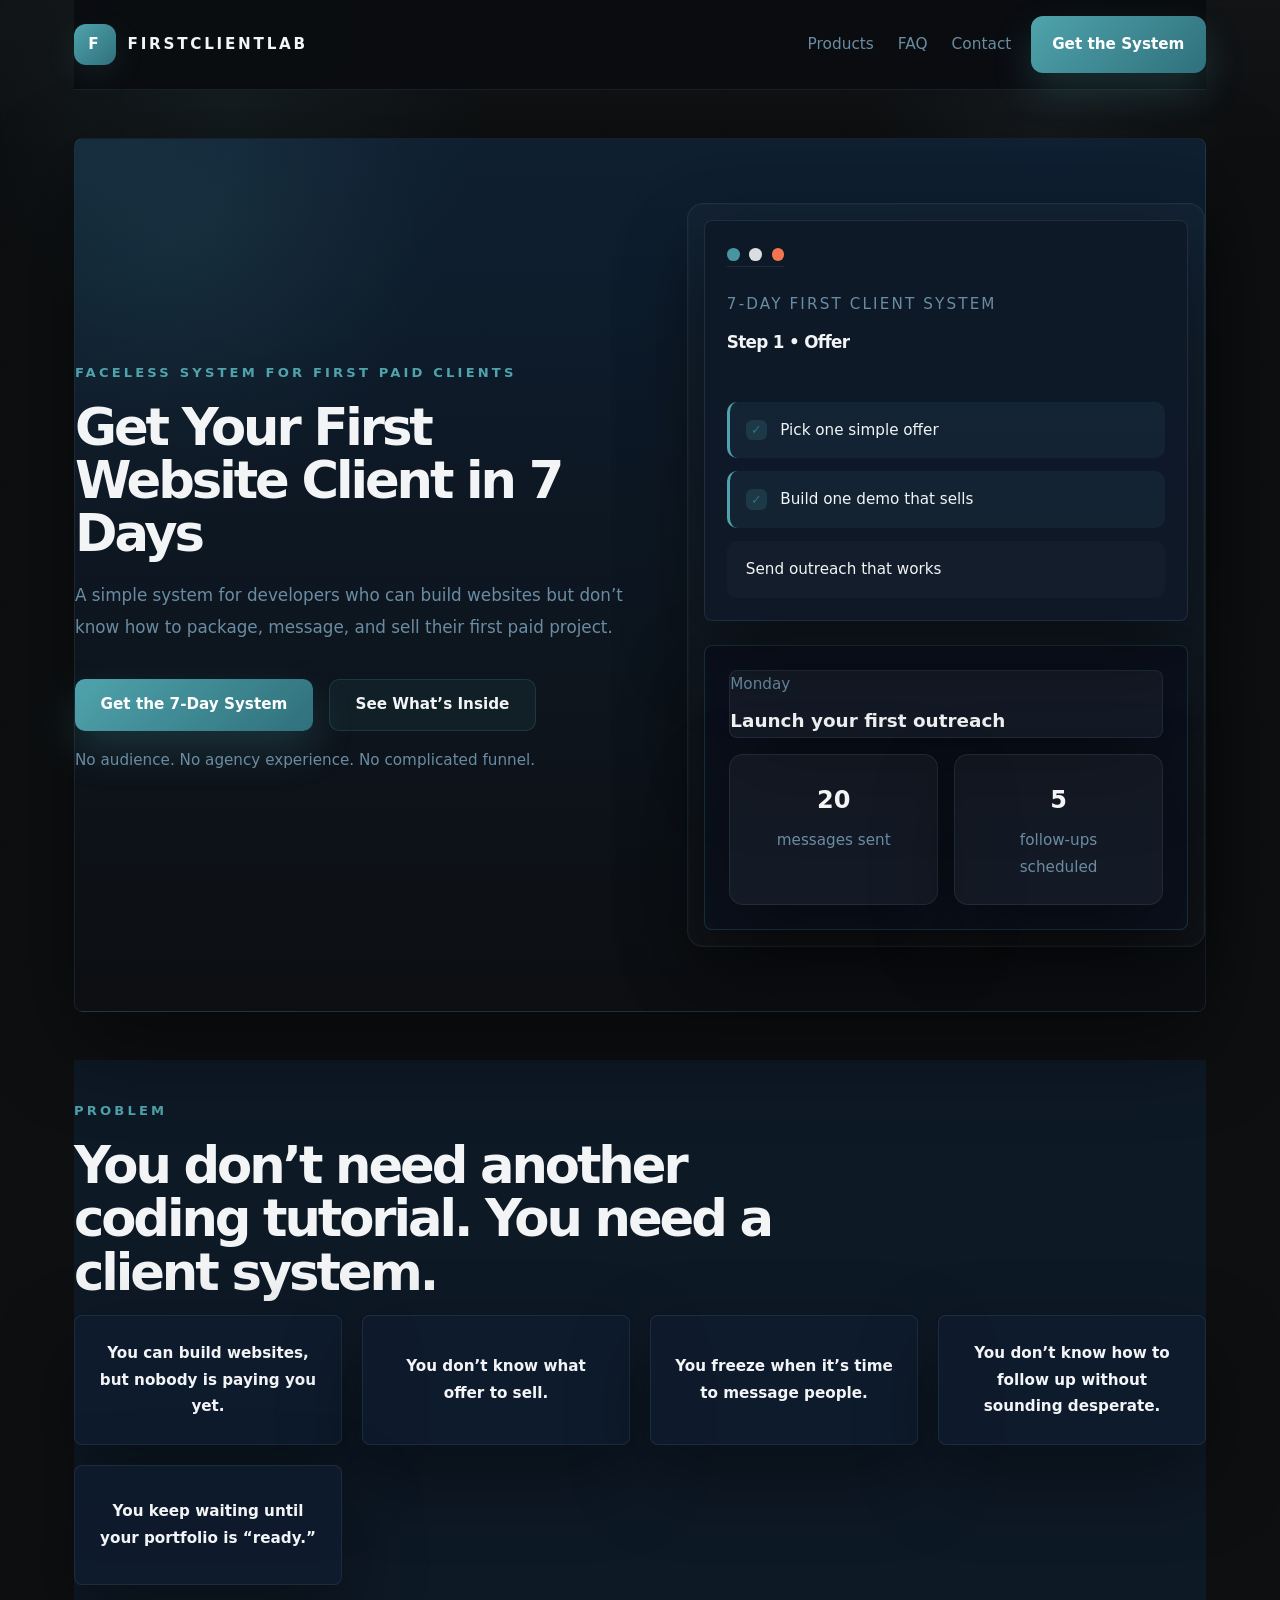
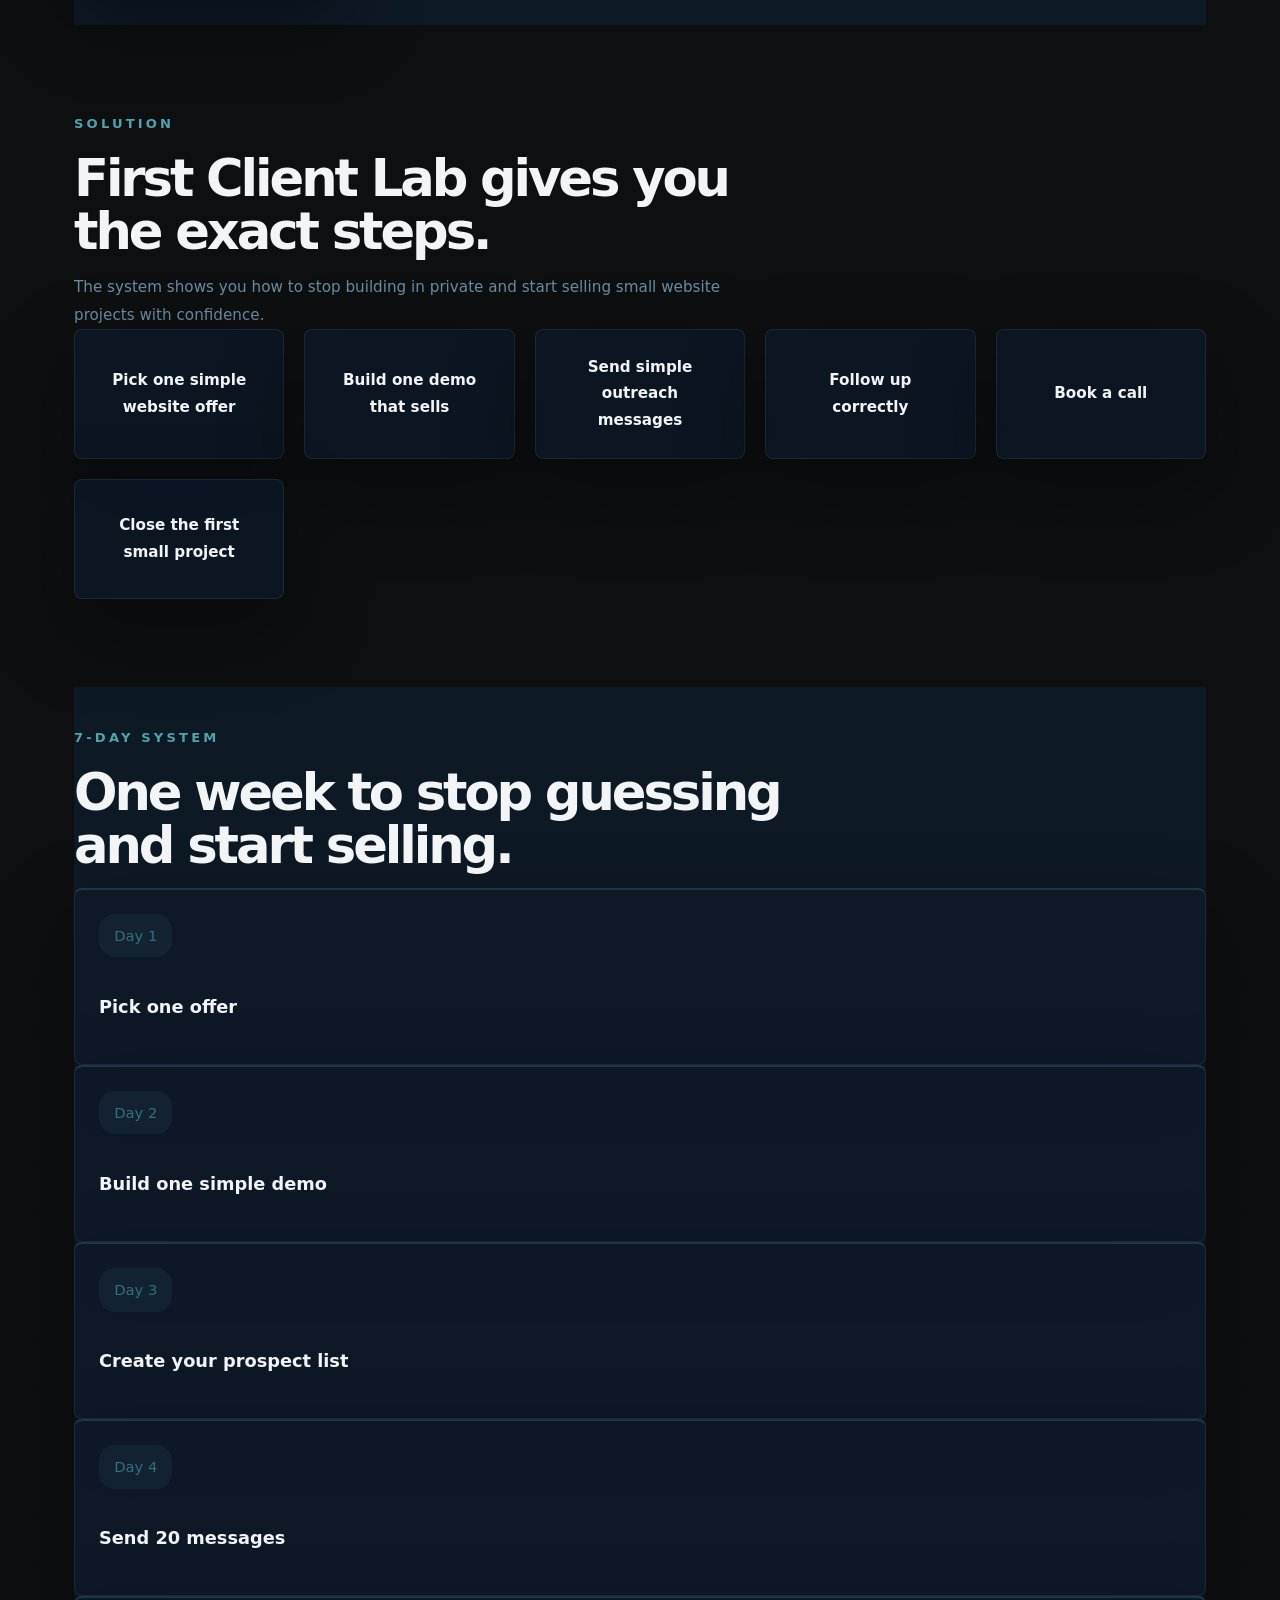
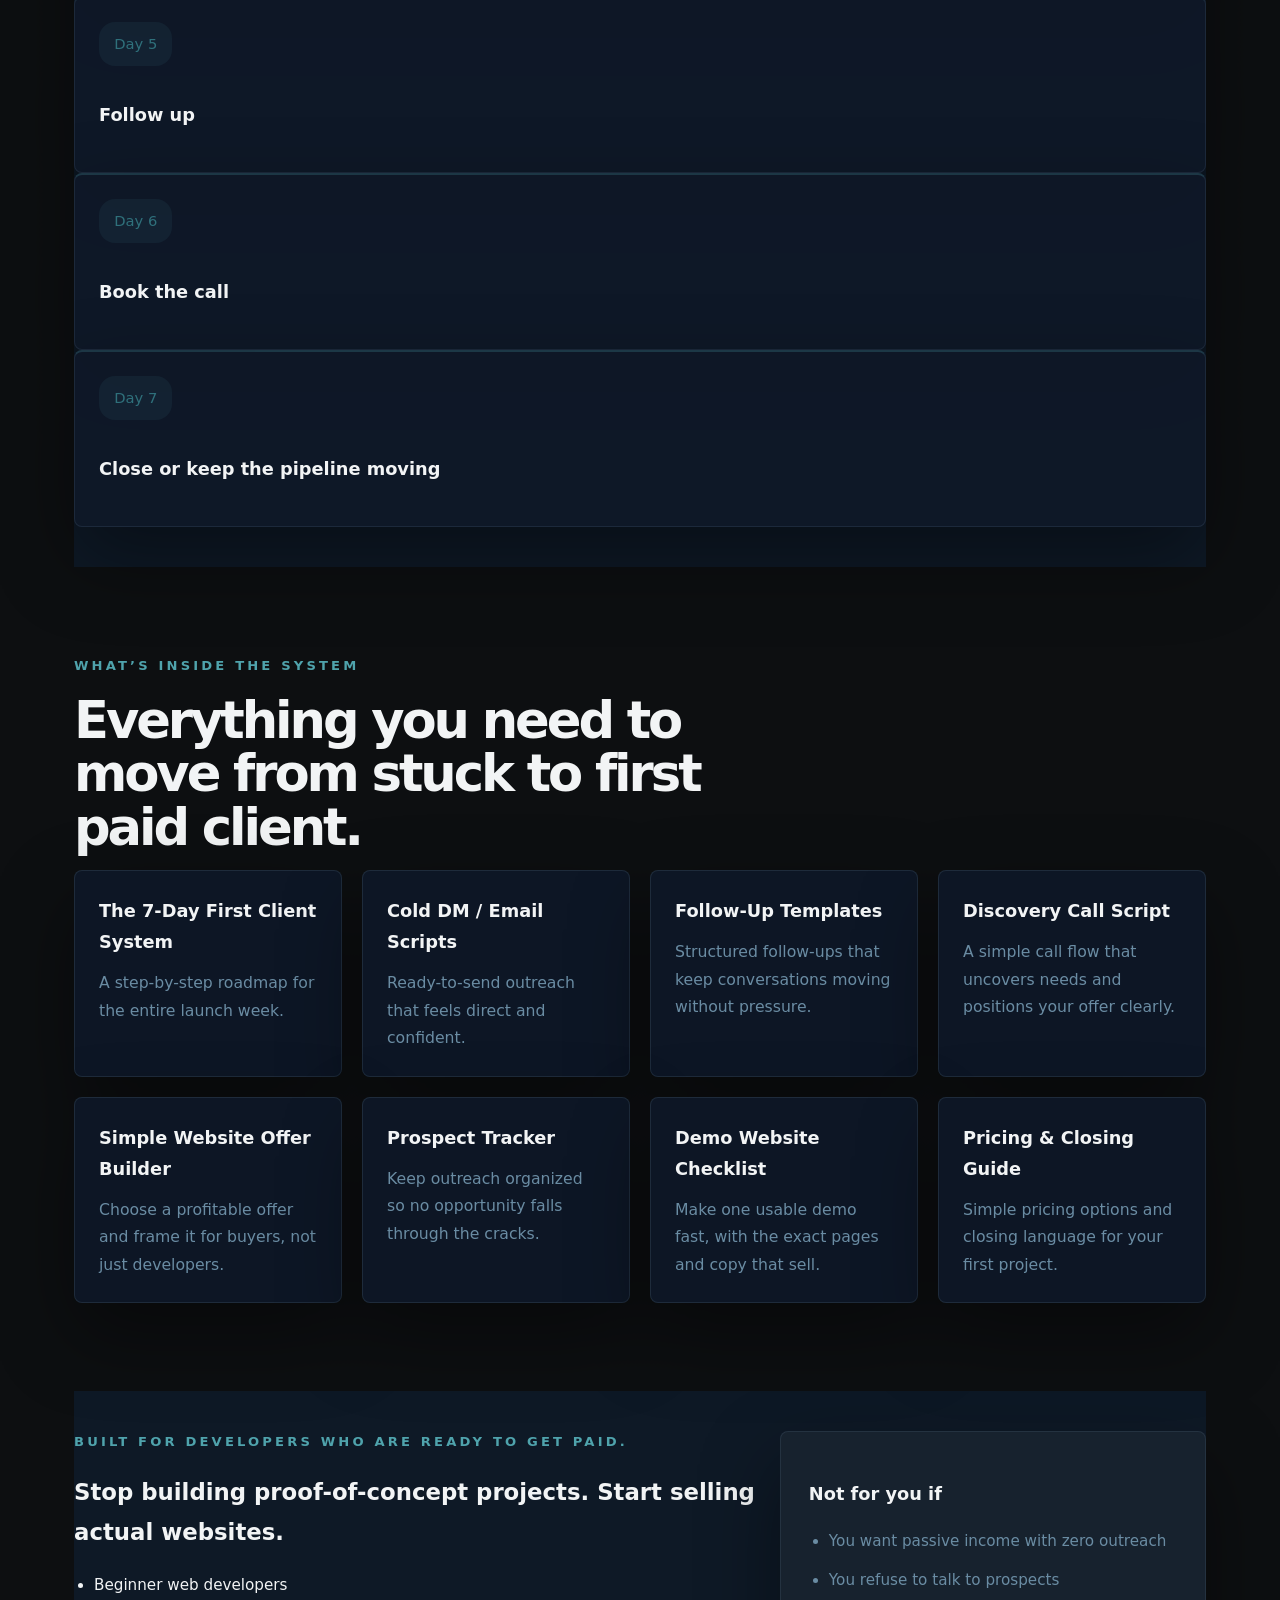
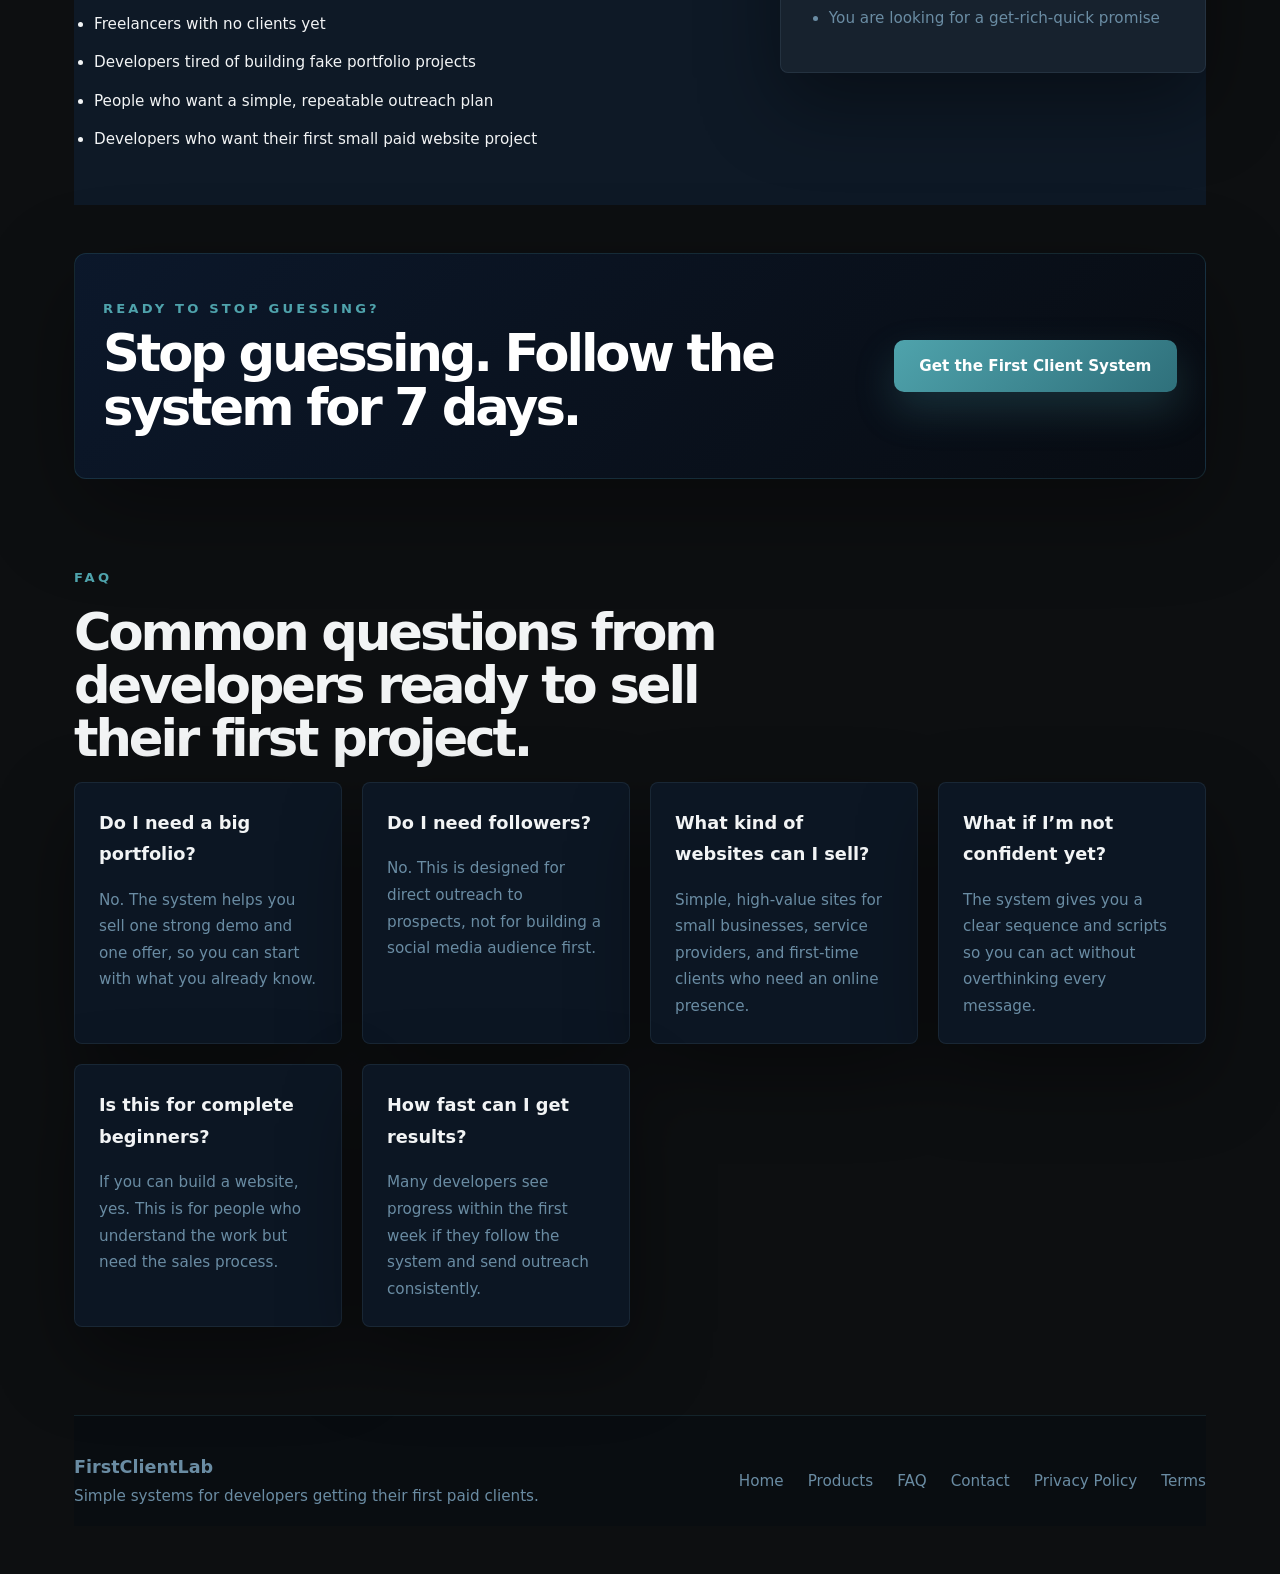
==== Website/index.html @ 5afe94e1 "Initial commit for FirstClientLab site" ====
<!DOCTYPE html>
<html lang="en">
  <head>
    <meta charset="UTF-8" />
    <meta name="viewport" content="width=device-width, initial-scale=1.0" />
    <title>FirstClientLab | Get Your First Website Client in 7 Days</title>
    <meta
      name="description"
      content="FirstClientLab helps developers package, message, and sell their first paid website project with a simple 7-day system." />
    <meta property="og:title" content="FirstClientLab | Get Your First Website Client in 7 Days" />
    <meta
      property="og:description"
      content="A simple system for developers who can build websites but don’t know how to package, message, and sell their first paid project." />
    <meta property="og:type" content="website" />
    <link rel="icon" href="favicon.ico" />
    <link rel="stylesheet" href="styles.css" />
  </head>
  <body>
    <div class="page-shell">
      <header class="site-navbar">
        <div class="site-brand">
          <span class="brand-mark">F</span>
          <span>FirstClientLab</span>
        </div>
        <button class="nav-toggle" aria-expanded="false" aria-label="Open navigation" type="button">
          ☰
        </button>
        <nav class="nav-links" aria-label="Primary navigation">
          <a href="#products">Products</a>
          <a href="#faq">FAQ</a>
          <a href="#contact">Contact</a>
          <a class="nav-cta" href="#products">Get the System</a>
        </nav>
      </header>

      <main>
        <section class="hero-section" id="home">
          <div class="hero-copy">
            <p class="eyebrow">Faceless system for first paid clients</p>
            <h1>Get Your First Website Client in 7 Days</h1>
            <p class="hero-text">
              A simple system for developers who can build websites but don’t know how to package,
              message, and sell their first paid project.
            </p>
            <div class="hero-actions">
              <a class="btn btn-primary" href="#products">Get the 7-Day System</a>
              <a class="btn btn-secondary" href="#products">See What’s Inside</a>
            </div>
            <p class="hero-trust">No audience. No agency experience. No complicated funnel.</p>
          </div>

          <div class="hero-visual" aria-hidden="true">
            <div class="visual-card visual-card-large">
              <div class="visual-card-header">
                <span class="dot green"></span>
                <span class="dot yellow"></span>
                <span class="dot red"></span>
              </div>
              <div class="visual-card-body">
                <div class="visual-status">
                  <span>7-Day First Client System</span>
                  <strong>Step 1 • Offer</strong>
                </div>
                <div class="visual-list">
                  <div class="visual-list-item checked">
                    <span>Pick one simple offer</span>
                  </div>
                  <div class="visual-list-item checked">
                    <span>Build one demo that sells</span>
                  </div>
                  <div class="visual-list-item">
                    <span>Send outreach that works</span>
                  </div>
                </div>
              </div>
            </div>
            <div class="visual-panel">
              <div class="panel-heading">
                <span>Monday</span>
                <strong>Launch your first outreach</strong>
              </div>
              <div class="panel-grid">
                <div class="panel-item">
                  <strong>20</strong>
                  <span>messages sent</span>
                </div>
                <div class="panel-item">
                  <strong>5</strong>
                  <span>follow-ups scheduled</span>
                </div>
              </div>
            </div>
          </div>
        </section>

        <section class="section section-alt" id="problem">
          <div class="section-intro">
            <p class="eyebrow">Problem</p>
            <h2>You don’t need another coding tutorial. You need a client system.</h2>
          </div>
          <div class="grid cards-grid">
            <article class="feature-card">You can build websites, but nobody is paying you yet.</article>
            <article class="feature-card">You don’t know what offer to sell.</article>
            <article class="feature-card">You freeze when it’s time to message people.</article>
            <article class="feature-card">You don’t know how to follow up without sounding desperate.</article>
            <article class="feature-card">You keep waiting until your portfolio is “ready.”</article>
          </div>
        </section>

        <section class="section" id="solution">
          <div class="section-intro">
            <p class="eyebrow">Solution</p>
            <h2>First Client Lab gives you the exact steps.</h2>
            <p class="section-copy">
              The system shows you how to stop building in private and start selling small website projects
              with confidence.
            </p>
          </div>
          <div class="grid benefits-grid">
            <div class="benefit-card">
              <strong>Pick one simple website offer</strong>
            </div>
            <div class="benefit-card">
              <strong>Build one demo that sells</strong>
            </div>
            <div class="benefit-card">
              <strong>Send simple outreach messages</strong>
            </div>
            <div class="benefit-card">
              <strong>Follow up correctly</strong>
            </div>
            <div class="benefit-card">
              <strong>Book a call</strong>
            </div>
            <div class="benefit-card">
              <strong>Close the first small project</strong>
            </div>
          </div>
        </section>

        <section class="section section-alt" id="plan">
          <div class="section-intro">
            <p class="eyebrow">7-Day System</p>
            <h2>One week to stop guessing and start selling.</h2>
          </div>
          <div class="timeline-grid">
            <article class="timeline-card">
              <span class="timeline-day">Day 1</span>
              <h3>Pick one offer</h3>
            </article>
            <article class="timeline-card">
              <span class="timeline-day">Day 2</span>
              <h3>Build one simple demo</h3>
            </article>
            <article class="timeline-card">
              <span class="timeline-day">Day 3</span>
              <h3>Create your prospect list</h3>
            </article>
            <article class="timeline-card">
              <span class="timeline-day">Day 4</span>
              <h3>Send 20 messages</h3>
            </article>
            <article class="timeline-card">
              <span class="timeline-day">Day 5</span>
              <h3>Follow up</h3>
            </article>
            <article class="timeline-card">
              <span class="timeline-day">Day 6</span>
              <h3>Book the call</h3>
            </article>
            <article class="timeline-card">
              <span class="timeline-day">Day 7</span>
              <h3>Close or keep the pipeline moving</h3>
            </article>
          </div>
        </section>

        <section class="section" id="products">
          <div class="section-intro">
            <p class="eyebrow">What’s inside the system</p>
            <h2>Everything you need to move from stuck to first paid client.</h2>
          </div>
          <div class="grid product-grid">
            <article class="product-card">
              <h3>The 7-Day First Client System</h3>
              <p>A step-by-step roadmap for the entire launch week.</p>
            </article>
            <article class="product-card">
              <h3>Cold DM / Email Scripts</h3>
              <p>Ready-to-send outreach that feels direct and confident.</p>
            </article>
            <article class="product-card">
              <h3>Follow-Up Templates</h3>
              <p>Structured follow-ups that keep conversations moving without pressure.</p>
            </article>
            <article class="product-card">
              <h3>Discovery Call Script</h3>
              <p>A simple call flow that uncovers needs and positions your offer clearly.</p>
            </article>
            <article class="product-card">
              <h3>Simple Website Offer Builder</h3>
              <p>Choose a profitable offer and frame it for buyers, not just developers.</p>
            </article>
            <article class="product-card">
              <h3>Prospect Tracker</h3>
              <p>Keep outreach organized so no opportunity falls through the cracks.</p>
            </article>
            <article class="product-card">
              <h3>Demo Website Checklist</h3>
              <p>Make one usable demo fast, with the exact pages and copy that sell.</p>
            </article>
            <article class="product-card">
              <h3>Pricing & Closing Guide</h3>
              <p>Simple pricing options and closing language for your first project.</p>
            </article>
          </div>
        </section>

        <section class="section section-alt" id="audience">
          <div class="audience-grid">
            <div>
              <p class="eyebrow">Built for developers who are ready to get paid.</p>
              <h2>Stop building proof-of-concept projects. Start selling actual websites.</h2>
              <ul class="list-bullets">
                <li>Beginner web developers</li>
                <li>Freelancers with no clients yet</li>
                <li>Developers tired of building fake portfolio projects</li>
                <li>People who want a simple, repeatable outreach plan</li>
                <li>Developers who want their first small paid website project</li>
              </ul>
            </div>
            <div class="audience-card">
              <h3>Not for you if</h3>
              <ul class="list-muted">
                <li>You want passive income with zero outreach</li>
                <li>You refuse to talk to prospects</li>
                <li>You are looking for a get-rich-quick promise</li>
              </ul>
            </div>
          </div>
        </section>

        <section class="cta-banner" id="buy">
          <div>
            <p class="eyebrow">Ready to stop guessing?</p>
            <h2>Stop guessing. Follow the system for 7 days.</h2>
          </div>
          <a class="btn btn-primary btn-large" href="#products">Get the First Client System</a>
        </section>

        <section class="section" id="faq">
          <div class="section-intro">
            <p class="eyebrow">FAQ</p>
            <h2>Common questions from developers ready to sell their first project.</h2>
          </div>
          <div class="grid faq-grid">
            <article class="faq-card">
              <h3>Do I need a big portfolio?</h3>
              <p>No. The system helps you sell one strong demo and one offer, so you can start with what you already know.</p>
            </article>
            <article class="faq-card">
              <h3>Do I need followers?</h3>
              <p>No. This is designed for direct outreach to prospects, not for building a social media audience first.</p>
            </article>
            <article class="faq-card">
              <h3>What kind of websites can I sell?</h3>
              <p>Simple, high-value sites for small businesses, service providers, and first-time clients who need an online presence.</p>
            </article>
            <article class="faq-card">
              <h3>What if I’m not confident yet?</h3>
              <p>The system gives you a clear sequence and scripts so you can act without overthinking every message.</p>
            </article>
            <article class="faq-card">
              <h3>Is this for complete beginners?</h3>
              <p>If you can build a website, yes. This is for people who understand the work but need the sales process.</p>
            </article>
            <article class="faq-card">
              <h3>How fast can I get results?</h3>
              <p>Many developers see progress within the first week if they follow the system and send outreach consistently.</p>
            </article>
          </div>
        </section>
      </main>

      <footer class="site-footer" id="contact">
        <div>
          <p class="footer-brand">FirstClientLab</p>
          <p>Simple systems for developers getting their first paid clients.</p>
        </div>
        <div class="footer-links">
          <a href="#home">Home</a>
          <a href="#products">Products</a>
          <a href="#faq">FAQ</a>
          <a href="#contact">Contact</a>
          <a href="#">Privacy Policy</a>
          <a href="#">Terms</a>
        </div>
      </footer>
    </div>
    <script>
      const navToggle = document.querySelector('.nav-toggle');
      const siteNavbar = document.querySelector('.site-navbar');
      navToggle?.addEventListener('click', () => {
        const isOpen = siteNavbar.classList.toggle('nav-open');
        navToggle.setAttribute('aria-expanded', String(isOpen));
        navToggle.setAttribute('aria-label', isOpen ? 'Close navigation' : 'Open navigation');
      });
    </script>
  </body>
</html>
---- Website/styles.css ----
:root {
  color-scheme: dark;
  color: var(--text);
  font-family: Inter, ui-sans-serif, system-ui, -apple-system, BlinkMacSystemFont, "Segoe UI", sans-serif;
  font-synthesis: none;
  text-rendering: optimizeLegibility;
  -webkit-font-smoothing: antialiased;
  -moz-osx-font-smoothing: grayscale;

  --bg: #0D0F11;
  --surface: #0F2A45;
  --surface-strong: #08101A;
  --surface-muted: #121C2C;
  --border: rgba(106, 140, 163, 0.18);
  --text: #F2F4F5;
  --text-muted: #6A8CA3;
  --heading: #F2F4F5;
  --accent: #4FA3AC;
  --accent-dark: #2F707B;
  --accent-soft: rgba(79, 163, 172, 0.18);
  --accent-bg: rgba(79, 163, 172, 0.08);
  --accent-shadow: rgba(79, 163, 172, 0.22);
  --warning: #c49c4b;
  --shadow: 0 32px 80px rgba(0, 0, 0, 0.4);
  --radius: 10px;
  --radius-sm: 8px;
  --max-width: 1180px;
  --gap: 1.5rem;
}

@keyframes pulse-glow {
  0%, 100% {
    transform: translateY(0);
    box-shadow: 0 18px 38px rgba(79, 163, 172, 0.24);
  }

  50% {
    transform: translateY(-1px);
    box-shadow: 0 22px 46px rgba(79, 163, 172, 0.32);
  }
}

@media (prefers-reduced-motion: reduce) {
  .btn-primary,
  .nav-cta {
    animation: none;
    transition-duration: 120ms;
  }
}

* {
  box-sizing: border-box;
}

html {
  scroll-behavior: smooth;
}

body {
  margin: 0;
  min-height: 100vh;
  overflow-x: hidden;
  background: radial-gradient(circle at 18% 12%, rgba(79, 163, 172, 0.08), transparent 20%),
    radial-gradient(circle at 82% 15%, rgba(106, 140, 163, 0.08), transparent 14%),
    linear-gradient(180deg, rgba(255, 255, 255, 0.02), transparent 18%),
    var(--bg);
  color: var(--text);
  font-size: clamp(0.95rem, 1vw, 1rem);
  line-height: 1.75;
  background-attachment: fixed;
  position: relative;
}

body::before {
  content: "";
  position: fixed;
  inset: 0;
  background-image: linear-gradient(rgba(106, 140, 163, 0.08) 1px, transparent 1px),
    linear-gradient(90deg, rgba(106, 140, 163, 0.08) 1px, transparent 1px);
  background-size: 120px 120px;
  opacity: 0.06;
  pointer-events: none;
  z-index: 0;
}

.page-shell {
  max-width: var(--max-width);
  margin: 0 auto;
  padding: 0 1.5rem 3rem;
  position: relative;
  z-index: 1;
}

img {
  max-width: 100%;
  display: block;
}

a {
  color: inherit;
  text-decoration: none;
}

button,
input,
textarea,
a {
  transition: all 180ms ease;
}

.page-shell {
  max-width: var(--max-width);
  margin: 0 auto;
  padding: 0 1.5rem 3rem;
}

.site-navbar {
  position: sticky;
  top: 0;
  z-index: 30;
  display: flex;
  justify-content: space-between;
  align-items: center;
  gap: 1rem;
  padding: 1rem 0;
  background: rgba(11, 13, 16, 0.96);
  border-bottom: 1px solid rgba(106, 140, 163, 0.16);
  backdrop-filter: blur(24px);
}

.site-brand {
  display: inline-flex;
  align-items: center;
  gap: 0.75rem;
  font-weight: 700;
  letter-spacing: 0.18em;
  color: var(--text);
  font-size: 0.95rem;
  text-transform: uppercase;
}

.brand-mark {
  display: grid;
  place-items: center;
  width: 2.6rem;
  height: 2.6rem;
  border-radius: 0.75rem;
  background: linear-gradient(135deg, var(--accent), var(--accent-dark));
  color: #fff;
  box-shadow: 0 10px 30px rgba(79, 163, 172, 0.12);
}

.nav-links {
  display: flex;
  flex-wrap: wrap;
  align-items: center;
  gap: 0.9rem;
}

.nav-links a:not(.nav-cta) {
  color: var(--text-muted);
  font-size: 0.96rem;
  padding: 0.45rem 0.3rem;
  border-radius: 0.75rem;
  transition: color 180ms ease, background 180ms ease, transform 180ms ease;
}

.nav-links a:not(.nav-cta):hover {
  color: var(--text);
  background: rgba(255, 255, 255, 0.06);
  transform: translateY(-1px);
}

.nav-toggle {
  display: none;
  align-items: center;
  justify-content: center;
  width: 2.8rem;
  height: 2.8rem;
  border: 1px solid rgba(79, 163, 172, 0.18);
  border-radius: 0.85rem;
  background: rgba(255, 255, 255, 0.05);
  color: var(--text);
  font-size: 1.1rem;
  cursor: pointer;
  transition: background 180ms ease, transform 180ms ease, border-color 180ms ease;
}

.nav-toggle:hover {
  background: rgba(79, 163, 172, 0.08);
  transform: translateY(-1px);
}

.nav-cta {
  display: inline-flex;
  align-items: center;
  justify-content: center;
  padding: 0.95rem 1.35rem;
  border-radius: 12px;
  background: linear-gradient(135deg, var(--accent), var(--accent-dark));
  color: #fff;
  font-weight: 600;
  box-shadow: 0 18px 38px rgba(79, 163, 172, 0.22);
}

.hero-section,
.section,
.cta-banner,
.site-footer {
  margin-top: 3rem;
}

.hero-section {
  display: grid;
  gap: 2.5rem;
  padding: 4rem 0;
  background: radial-gradient(circle at top left, rgba(79, 163, 172, 0.08), transparent 28%),
    linear-gradient(180deg, rgba(15, 33, 52, 0.92), rgba(13, 15, 18, 0.98));
  border: 1px solid rgba(106, 140, 163, 0.14);
  border-radius: calc(var(--radius) * 0.85);
  box-shadow: 0 32px 90px rgba(0, 0, 0, 0.45);
  position: relative;
}

.hero-section::before {
  content: "";
  position: absolute;
  inset: 0;
  border-radius: calc(var(--radius) * 0.85);
  background: radial-gradient(circle at 10% 10%, rgba(79, 163, 172, 0.08), transparent 18%);
  pointer-events: none;
}

.hero-copy {
  max-width: 720px;
  position: relative;
  z-index: 1;
}

.eyebrow {
  margin: 0;
  color: var(--accent);
  font-size: 0.82rem;
  font-weight: 700;
  letter-spacing: 0.24em;
  text-transform: uppercase;
}

.hero-section h1,
.section-intro h2,
.cta-banner h2 {
  margin: 1rem 0 1rem;
  font-size: clamp(2.8rem, 4vw, 4rem);
  line-height: 1.04;
  letter-spacing: -0.06em;
  color: var(--heading);
}

.hero-text,
.section-copy,
.site-footer p,
.faq-card p,
.benefit-card,
.product-card p {
  margin: 0;
}

.hero-text {
  margin-top: 1.25rem;
  font-size: 1.05rem;
  color: var(--text-muted);
  max-width: 560px;
  line-height: 1.85;
}

.hero-actions {
  display: flex;
  flex-wrap: wrap;
  gap: 1rem;
  margin: 2.25rem 0 1rem;
}

.btn {
  display: inline-flex;
  align-items: center;
  justify-content: center;
  min-height: 52px;
  padding: 0 1.6rem;
  border-radius: 10px;
  font-weight: 700;
  text-decoration: none;
  transition: transform 180ms ease, box-shadow 180ms ease, background 180ms ease, color 180ms ease;
}

.btn-primary {
  background: linear-gradient(135deg, var(--accent), var(--accent-dark));
  color: #fff;
  box-shadow: 0 18px 40px rgba(79, 163, 172, 0.22);
  animation: pulse-glow 3.5s ease-in-out infinite;
}

.btn-primary:hover {
  transform: translateY(-1px);
  background: linear-gradient(135deg, var(--accent), var(--accent-dark));
  box-shadow: 0 28px 56px rgba(79, 163, 172, 0.28);
}

.nav-cta {
  animation: pulse-glow 3.5s ease-in-out infinite;
  transition: transform 180ms ease, box-shadow 180ms ease;
}

.nav-cta:hover {
  transform: translateY(-1px);
}

.btn-secondary {
  background: rgba(79, 163, 172, 0.08);
  color: var(--text);
  border: 1px solid rgba(79, 163, 172, 0.18);
}

.btn-secondary:hover {
  background: rgba(79, 163, 172, 0.16);
}

.hero-trust {
  margin-top: 0.75rem;
  color: var(--text-muted);
}

.hero-visual {
  display: grid;
  gap: 1.5rem;
  align-content: start;
  width: 100%;
  position: relative;
  padding: 1rem;
  border-radius: 1rem;
  background: rgba(255, 255, 255, 0.02);
  border: 1px solid rgba(106, 140, 163, 0.14);
  box-shadow: inset 0 0 0 1px rgba(255, 255, 255, 0.02), 0 24px 80px rgba(0, 0, 0, 0.18);
}

.visual-card,
.panel-heading,
.panel-item,
.timeline-card,
.product-card,
.benefit-card,
.feature-card,
.faq-card,
.audience-card,
.visual-panel {
  background: rgba(255, 255, 255, 0.04);
  border: 1px solid rgba(106, 140, 163, 0.16);
  border-radius: var(--radius-sm);
  box-shadow: var(--shadow);
}

.visual-card {
  padding: 1.35rem;
  position: relative;
}

.visual-card-large {
  max-width: 560px;
  border: 1px solid rgba(106, 140, 163, 0.18);
  background: rgba(15, 25, 40, 0.9);
}

.visual-card-header {
  display: inline-flex;
  align-items: center;
  gap: 0.6rem;
  margin-bottom: 1.5rem;
  padding-bottom: 0.35rem;
  border-bottom: 1px solid rgba(106, 140, 163, 0.16);
}

.dot {
  width: 0.8rem;
  height: 0.8rem;
  border-radius: 50%;
}

.dot.green {
  background: rgba(79, 163, 172, 0.9);
}

.dot.yellow {
  background: rgba(242, 244, 245, 0.9);
}

.dot.red {
  background: rgba(255, 122, 82, 0.95);
}

.visual-status {
  display: grid;
  gap: 0.65rem;
  margin-bottom: 1.4rem;
}

.visual-status span {
  color: var(--text-muted);
  font-size: 0.95rem;
  text-transform: uppercase;
  letter-spacing: 0.14em;
}

.visual-status strong {
  color: var(--heading);
  letter-spacing: -0.04em;
  font-size: 1.05rem;
}

.visual-card-body {
  display: grid;
  gap: 1.35rem;
}

.visual-list {
  display: grid;
  gap: 0.8rem;
}

.visual-list-item {
  display: flex;
  align-items: center;
  gap: 0.85rem;
  padding: 0.95rem 1rem;
  border-radius: 10px;
  background: rgba(255, 255, 255, 0.02);
  color: var(--text);
  border-left: 3px solid transparent;
}

.visual-list-item.checked {
  color: var(--text);
  border-left-color: var(--accent);
  background: var(--accent-bg);
}

.visual-list-item.checked::before {
  content: "✓";
  display: inline-flex;
  width: 1.3rem;
  height: 1.3rem;
  align-items: center;
  justify-content: center;
  border-radius: 0.4rem;
  background: var(--accent-soft);
  color: var(--accent-dark);
  font-size: 0.8rem;
}

.visual-panel {
  padding: 1.4rem;
  display: grid;
  gap: 1rem;
  background: rgba(11, 18, 30, 0.94);
  border: 1px solid rgba(79, 163, 172, 0.22);
}

.panel-heading {
  display: grid;
  gap: 0.5rem;
}

.panel-heading span {
  color: var(--text-muted);
  font-size: 0.95rem;
}

.panel-heading strong {
  font-size: 1.15rem;
}

.panel-grid {
  display: grid;
  grid-template-columns: repeat(2, minmax(0, 1fr));
  gap: 1rem;
}

.panel-item {
  padding: 1rem;
  text-align: center;
  background: rgba(255, 255, 255, 0.04);
  border-radius: 14px;
}
.panel-item strong {
  display: block;
  font-size: 1.5rem;
  margin-bottom: 0.35rem;
}

.panel-item span {
  color: var(--text-muted);
  font-size: 0.95rem;
}

.section {
  padding: 2.5rem 0;
  scroll-margin-top: 110px;
  background: transparent;
}

.section-alt {
  background: rgba(15, 26, 39, 0.98);
}

.section-intro {
  max-width: 720px;
}

.section-copy {
  margin-top: 1rem;
  color: var(--text-muted);
  max-width: 680px;
  line-height: 1.8;
}

.grid {
  display: grid;
  gap: 1.25rem;
}

.cards-grid {
  grid-template-columns: repeat(auto-fit, minmax(220px, 1fr));
}

.feature-card,
.benefit-card,
.product-card,
.faq-card,
.audience-card,
.panel-item,
.visual-panel {
  padding: 1.5rem;
  transition: transform 180ms ease, box-shadow 180ms ease, border-color 180ms ease, background 180ms ease;
}

.feature-card {
  min-height: 120px;
  display: grid;
  place-items: center;
  text-align: center;
  font-weight: 600;
  color: var(--text);
  border: 1px solid rgba(106, 140, 163, 0.16);
  background: rgba(15, 28, 45, 0.92);
}

.feature-card:hover {
  transform: translateY(-2px);
  box-shadow: 0 24px 40px rgba(0, 0, 0, 0.18);
  border-color: rgba(79, 163, 172, 0.28);
}

.benefits-grid {
  grid-template-columns: repeat(auto-fit, minmax(210px, 1fr));
}

.benefit-card {
  min-height: 120px;
  display: grid;
  place-items: center;
  text-align: center;
  border: 1px solid rgba(106, 140, 163, 0.16);
  background: rgba(13, 22, 36, 0.92);
}

.benefit-card:hover {
  transform: translateY(-2px);
  box-shadow: 0 20px 40px rgba(0, 0, 0, 0.16);
  border-color: rgba(79, 163, 172, 0.24);
}

.timeline-grid {
  grid-template-columns: repeat(auto-fit, minmax(180px, 1fr));
}

.timeline-card {
  padding: 1.5rem;
  border-top: 2px solid rgba(79, 163, 172, 0.24);
  background: rgba(15, 25, 40, 0.88);
  transition: transform 180ms ease, border-color 180ms ease, box-shadow 180ms ease;
}

.timeline-card:hover {
  transform: translateY(-2px);
  box-shadow: 0 24px 40px rgba(0, 0, 0, 0.16);
  border-color: rgba(79, 163, 172, 0.3);
}

.timeline-day {
  display: inline-flex;
  align-items: center;
  justify-content: center;
  width: fit-content;
  padding: 0.55rem 0.95rem;
  border-radius: 1rem;
  background: var(--accent-bg);
  color: var(--accent-dark);
  font-size: 0.92rem;
  margin-bottom: 1rem;
}

.product-grid {
  grid-template-columns: repeat(auto-fit, minmax(240px, 1fr));
}

.product-card {
  background: rgba(14, 24, 40, 0.95);
  border: 1px solid rgba(106, 140, 163, 0.18);
}

.product-card h3 {
  margin: 0 0 0.75rem;
  color: var(--heading);
}

.product-card p {
  color: var(--text-muted);
  font-size: 0.98rem;
}

.audience-grid {
  display: grid;
  gap: 1.5rem;
}

.list-bullets,
.list-muted {
  margin: 1.2rem 0 0;
  padding-left: 1.25rem;
}

.list-bullets li,
.list-muted li {
  margin-bottom: 0.75rem;
}

.list-bullets li {
  color: var(--text);
}

.list-muted li {
  color: var(--text-muted);
}

.audience-card {
  padding: 1.75rem;
}

.cta-banner {
  display: grid;
  align-items: center;
  gap: 1.5rem;
  padding: 2.75rem 1.75rem;
  border-radius: calc(var(--radius) * 1.2);
  background: linear-gradient(135deg, rgba(12, 25, 45, 0.95), rgba(8, 12, 18, 0.99));
  border: 1px solid rgba(79, 163, 172, 0.18);
  box-shadow: 0 30px 90px rgba(0, 0, 0, 0.35);
  color: #fff;
  margin-top: 3rem;
}

.cta-banner h2 {
  margin: 0.4rem 0 0;
  color: #fff;
}

.cta-banner .btn {
  width: fit-content;
}

.faq-grid {
  grid-template-columns: repeat(auto-fit, minmax(240px, 1fr));
}

.faq-card {
  background: rgba(13, 24, 38, 0.9);
  border: 1px solid rgba(106, 140, 163, 0.14);
  border-radius: var(--radius-sm);
}

.faq-card h3 {
  margin-top: 0;
}

.faq-card p {
  margin-top: 0.85rem;
  color: var(--text-muted);
}

.site-footer {
  display: grid;
  gap: 1.5rem;
  padding: 2.25rem 0 1rem;
  border-top: 1px solid rgba(79, 163, 172, 0.16);
  color: var(--text-muted);
  background: rgba(10, 14, 18, 0.85);
}

.footer-brand {
  margin: 0 0 0.5rem;
  font-size: 1.1rem;
  font-weight: 700;
}

.footer-links {
  display: flex;
  flex-wrap: wrap;
  gap: 1rem 1.5rem;
  color: var(--text-muted);
}

.footer-links a {
  color: var(--text-muted);
}

@media (min-width: 900px) {
  .hero-section {
    grid-template-columns: 1.05fr 0.95fr;
    align-items: center;
  }

  .hero-visual {
    align-self: center;
  }

  .hero-copy {
    padding-right: 1rem;
  }

  .panel-grid {
    grid-template-columns: repeat(2, minmax(0, 1fr));
  }

  .audience-grid {
    grid-template-columns: 1.6fr 1fr;
    align-items: start;
  }

  .cta-banner {
    grid-template-columns: 1fr auto;
    align-items: center;
  }

  .cta-banner .btn {
    width: auto;
  }
}

@media (max-width: 680px) {
  .page-shell {
    padding: 0 1rem 2.5rem;
  }

  .site-navbar {
    flex-direction: column;
    align-items: stretch;
    padding: 1.1rem 0;
  }

  .nav-toggle {
    display: inline-flex;
  }

  .nav-links {
    display: none;
    flex-direction: column;
    align-items: stretch;
    gap: 0.75rem;
    margin-top: 1rem;
    padding-top: 1rem;
    border-top: 1px solid rgba(255, 255, 255, 0.08);
  }

  .site-navbar.nav-open .nav-links {
    display: flex;
  }

  .nav-links a {
    padding: 0.9rem 1rem;
    border-radius: 10px;
    background: rgba(255, 255, 255, 0.03);
    color: var(--text);
  }

  .nav-cta {
    width: 100%;
  }

  .hero-section {
    gap: 1.5rem;
    padding: 2.25rem 1rem;
  }

  .hero-section h1 {
    font-size: clamp(2rem, 7vw, 2.8rem);
  }

  .visual-panel {
    padding: 1.1rem;
  }

  .panel-grid {
    grid-template-columns: 1fr;
  }
}

@media (max-width: 500px) {
  .site-navbar {
    gap: 0.75rem;
  }

  .nav-links {
    gap: 0.5rem;
  }

  .hero-actions {
    flex-direction: column;
  }

  .btn {
    width: 100%;
  }

  .cta-banner {
    text-align: center;
  }

  .cta-banner .btn {
    width: 100%;
  }
}

@media (min-width: 900px) {
  .site-footer {
    grid-template-columns: 1fr auto;
    align-items: center;
  }

  .footer-links {
    justify-content: flex-end;
  }
}
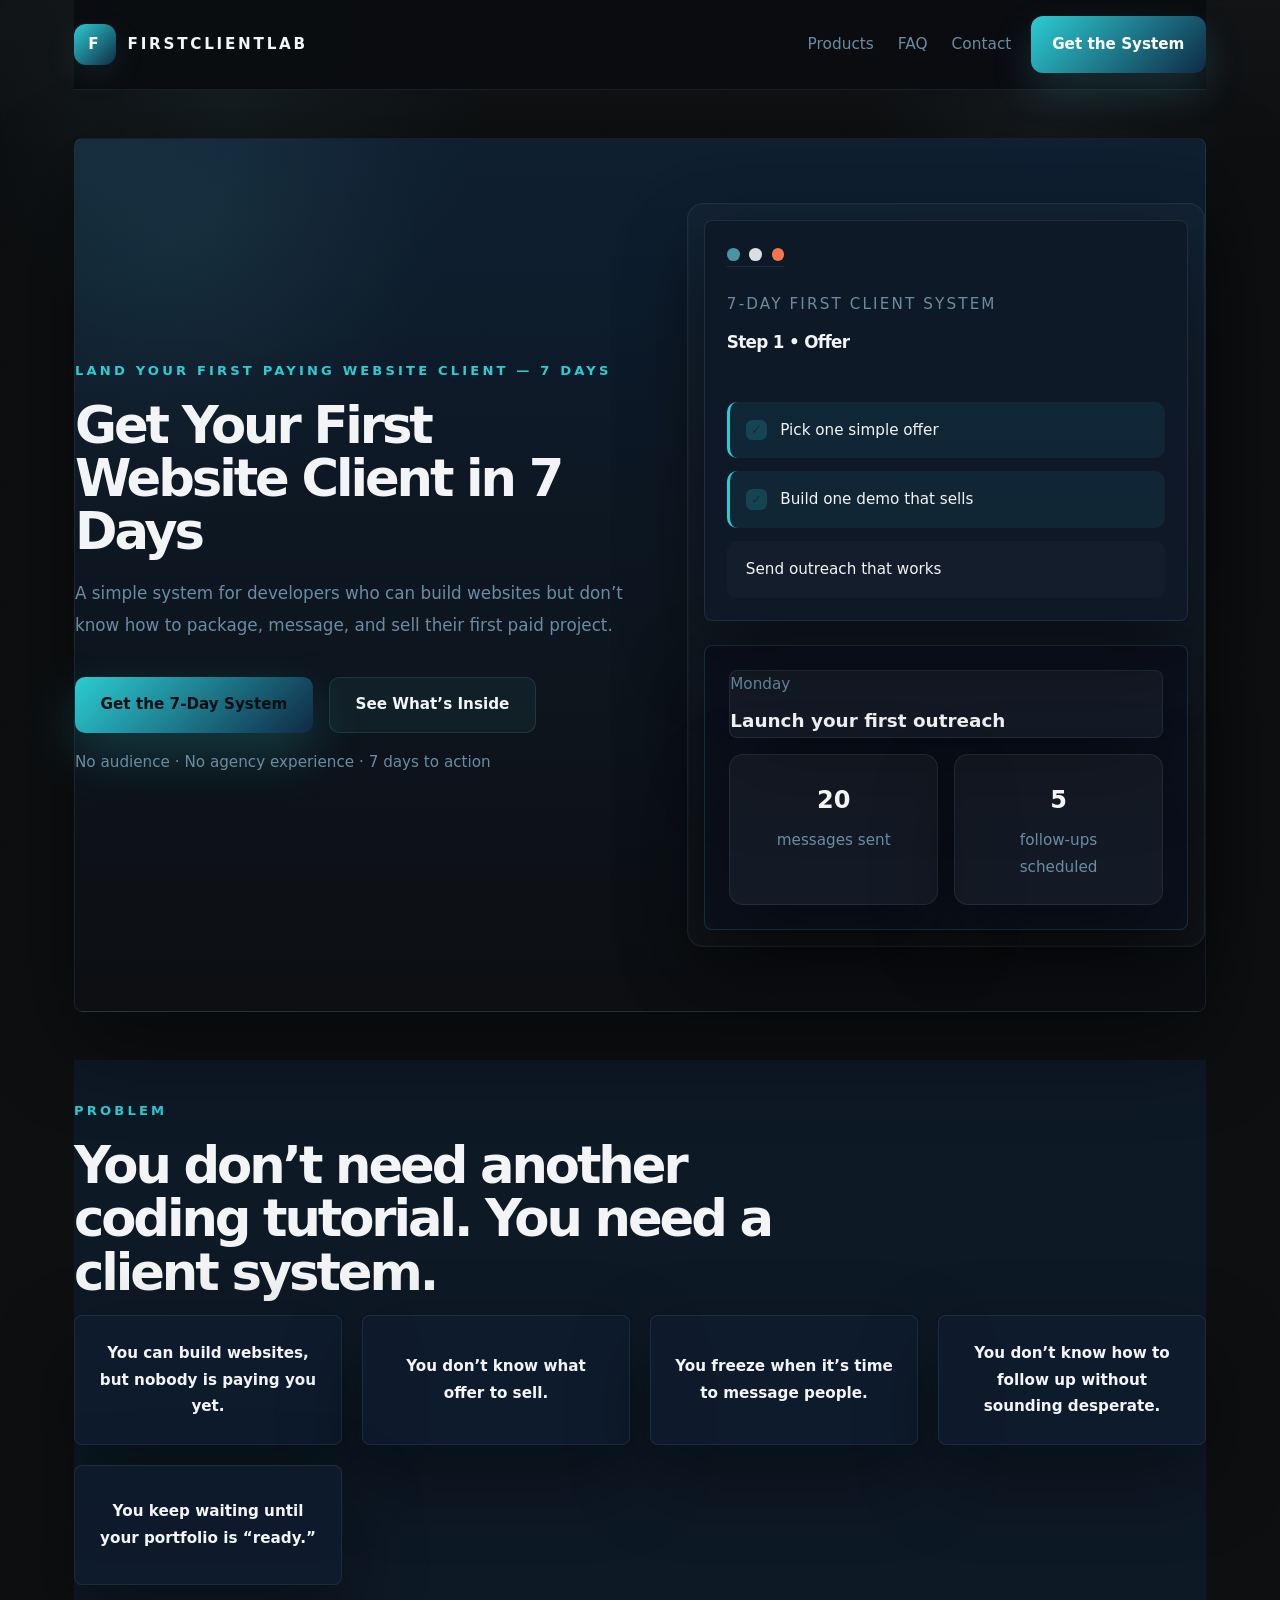
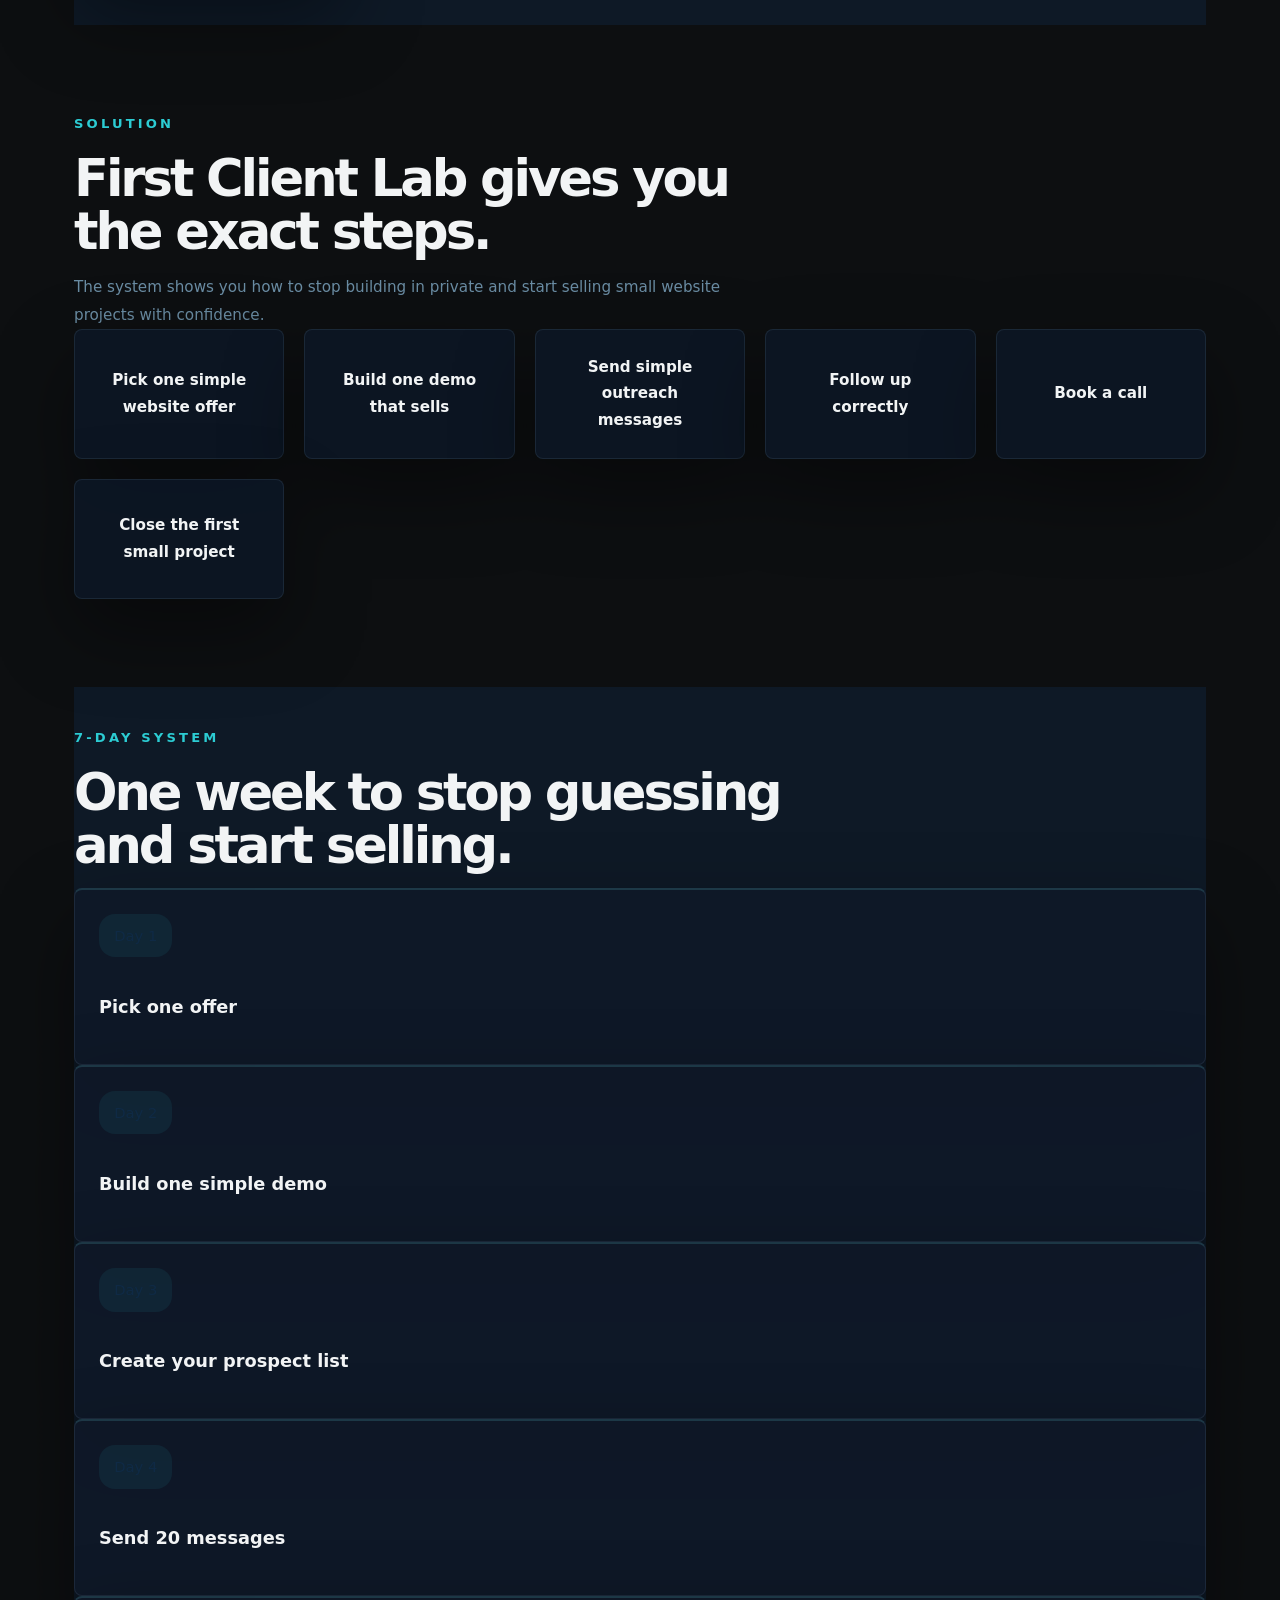
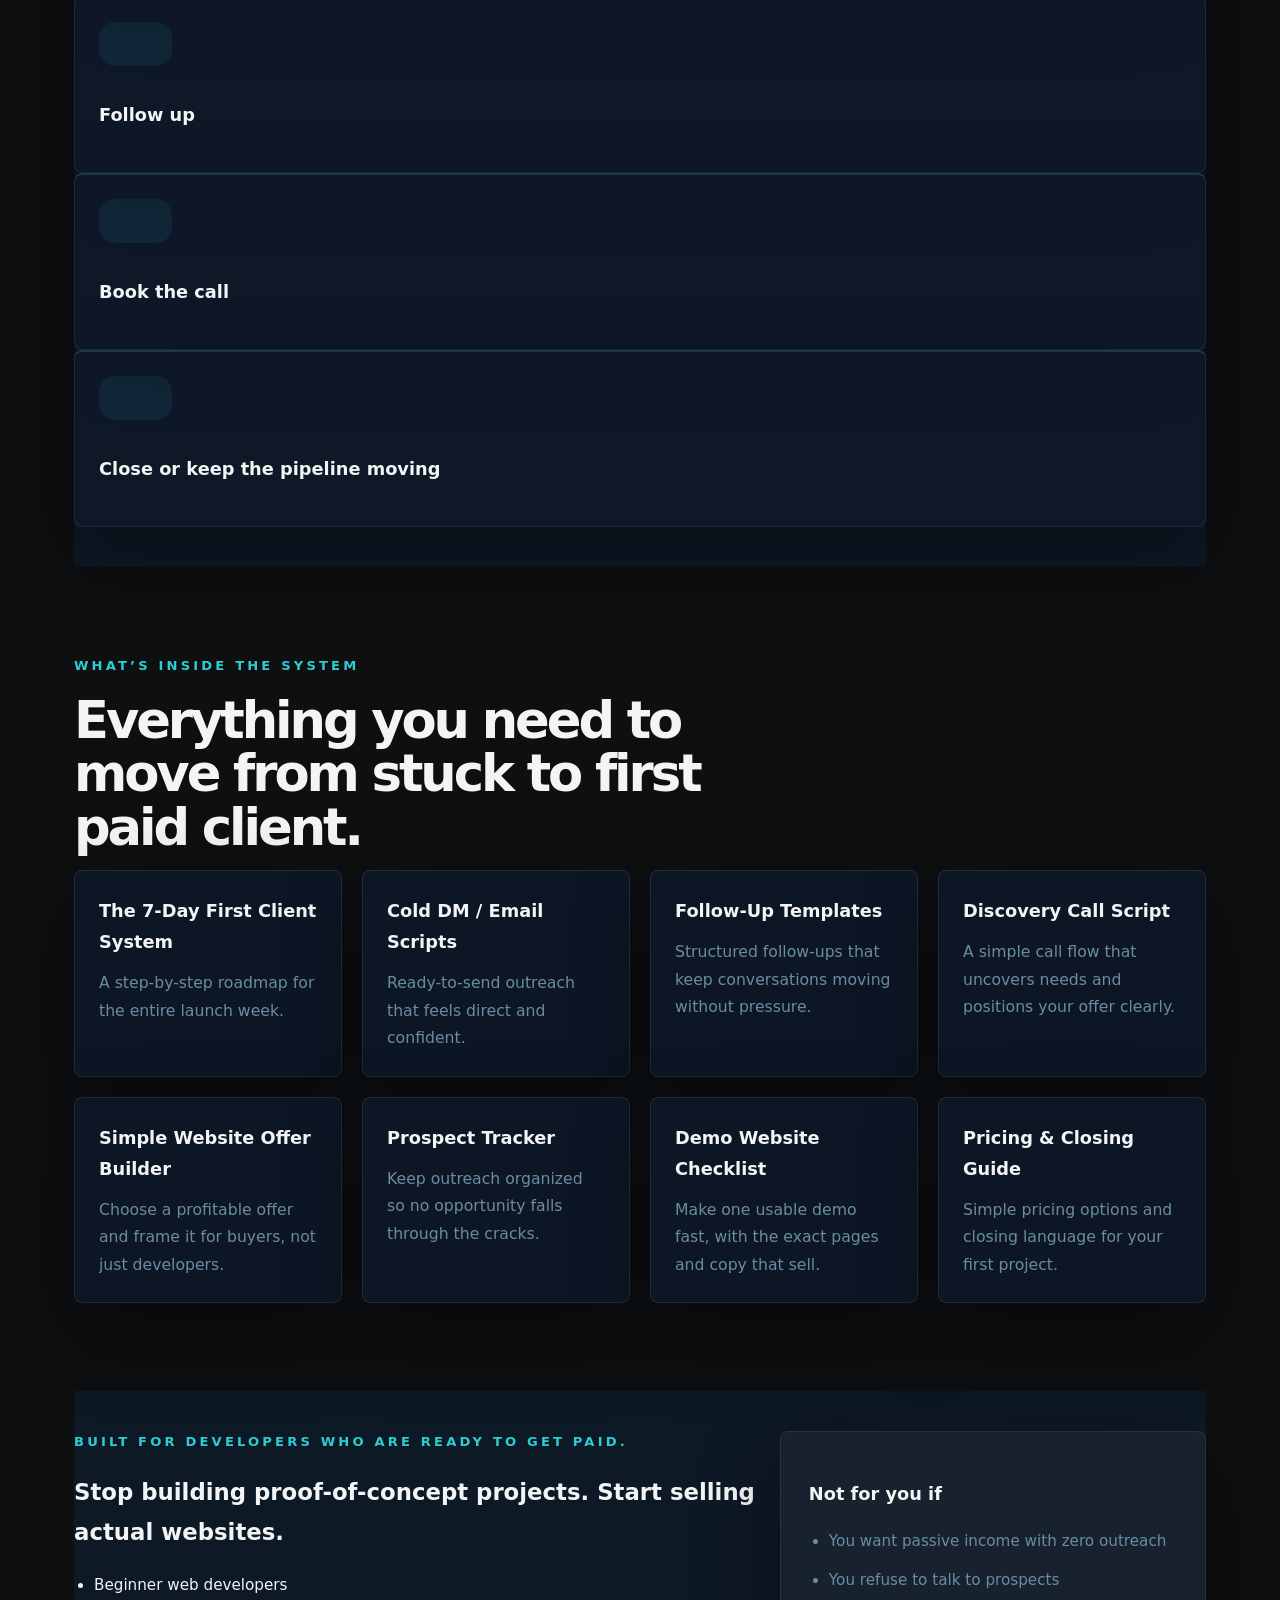
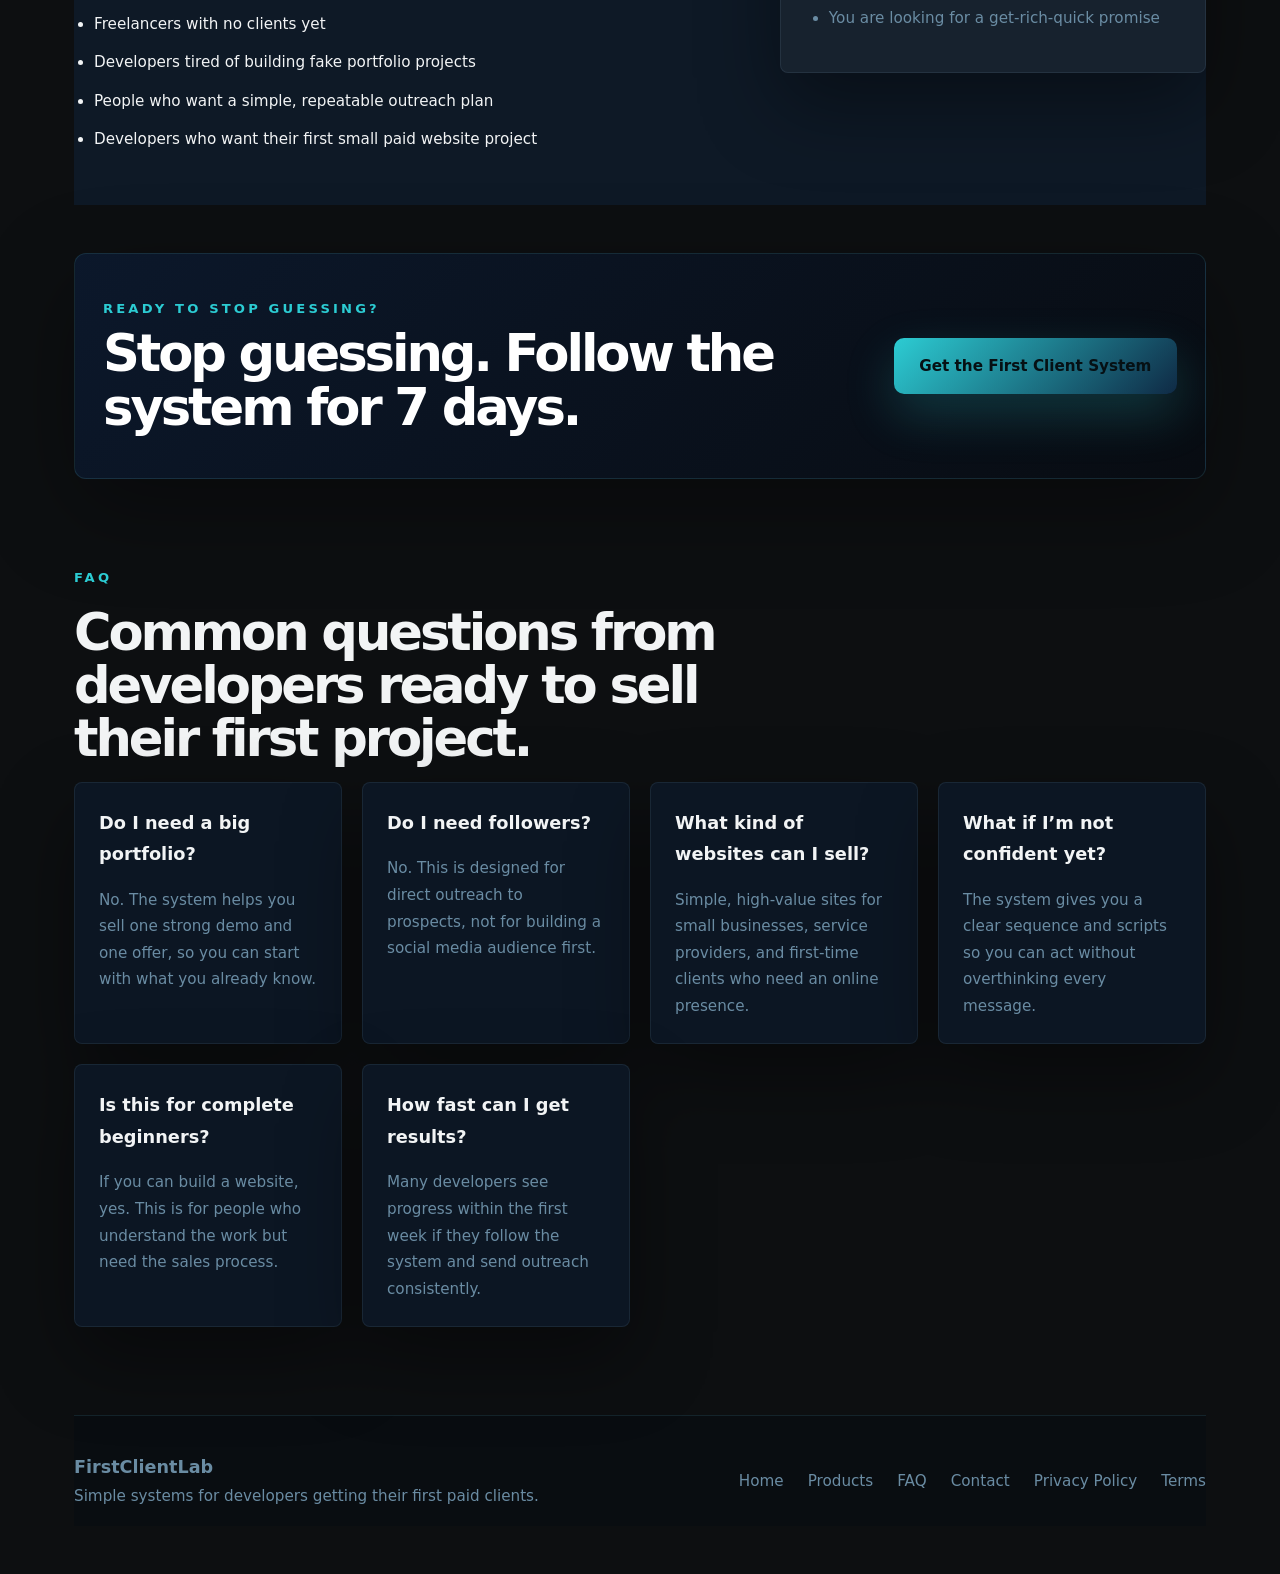
==== commit cebd28ee: "Sync workspace after folder move — add firebase config and gumroad" ====
--- a/Website/index.html
+++ b/Website/index.html
@@ -29,24 +29,24 @@
           <a href="#products">Products</a>
           <a href="#faq">FAQ</a>
           <a href="#contact">Contact</a>
-          <a class="nav-cta" href="#products">Get the System</a>
+          <a class="nav-cta" href="../gumroad/landing.html">Get the System</a>
         </nav>
       </header>
 
       <main>
         <section class="hero-section" id="home">
           <div class="hero-copy">
-            <p class="eyebrow">Faceless system for first paid clients</p>
+            <p class="eyebrow">Land your first paying website client — 7 days</p>
             <h1>Get Your First Website Client in 7 Days</h1>
             <p class="hero-text">
               A simple system for developers who can build websites but don’t know how to package,
               message, and sell their first paid project.
             </p>
             <div class="hero-actions">
-              <a class="btn btn-primary" href="#products">Get the 7-Day System</a>
+              <a class="btn btn-primary" href="../gumroad/landing.html">Get the 7-Day System</a>
               <a class="btn btn-secondary" href="#products">See What’s Inside</a>
             </div>
-            <p class="hero-trust">No audience. No agency experience. No complicated funnel.</p>
+            <p class="hero-trust">No audience · No agency experience · 7 days to action</p>
           </div>
 
           <div class="hero-visual" aria-hidden="true">
@@ -245,7 +245,7 @@
             <p class="eyebrow">Ready to stop guessing?</p>
             <h2>Stop guessing. Follow the system for 7 days.</h2>
           </div>
-          <a class="btn btn-primary btn-large" href="#products">Get the First Client System</a>
+          <a class="btn btn-primary btn-large" href="../gumroad/landing.html">Get the First Client System</a>
         </section>
 
         <section class="section" id="faq">
--- a/Website/styles.css
+++ b/Website/styles.css
@@ -15,11 +15,11 @@
   --text: #F2F4F5;
   --text-muted: #6A8CA3;
   --heading: #F2F4F5;
-  --accent: #4FA3AC;
-  --accent-dark: #2F707B;
-  --accent-soft: rgba(79, 163, 172, 0.18);
-  --accent-bg: rgba(79, 163, 172, 0.08);
-  --accent-shadow: rgba(79, 163, 172, 0.22);
+  --accent: #2CCCD3;
+  --accent-dark: #0F2A45;
+  --accent-soft: rgba(44, 204, 211, 0.18);
+  --accent-bg: rgba(44, 204, 211, 0.08);
+  --accent-shadow: rgba(44, 204, 211, 0.22);
   --warning: #c49c4b;
   --shadow: 0 32px 80px rgba(0, 0, 0, 0.4);
   --radius: 10px;
@@ -284,7 +284,7 @@
   display: inline-flex;
   align-items: center;
   justify-content: center;
-  min-height: 52px;
+  min-height: 56px;
   padding: 0 1.6rem;
   border-radius: 10px;
   font-weight: 700;
@@ -294,8 +294,8 @@
 
 .btn-primary {
   background: linear-gradient(135deg, var(--accent), var(--accent-dark));
-  color: #fff;
-  box-shadow: 0 18px 40px rgba(79, 163, 172, 0.22);
+  color: #061014;
+  box-shadow: 0 20px 50px var(--accent-shadow);
   animation: pulse-glow 3.5s ease-in-out infinite;
 }
 
@@ -340,6 +340,13 @@
   background: rgba(255, 255, 255, 0.02);
   border: 1px solid rgba(106, 140, 163, 0.14);
   box-shadow: inset 0 0 0 1px rgba(255, 255, 255, 0.02), 0 24px 80px rgba(0, 0, 0, 0.18);
+}
+
+/* Mobile: hide visual chrome to prioritize copy and CTAs */
+@media (max-width: 720px) {
+  .hero-visual {
+    display: none;
+  }
 }
 
 .visual-card,
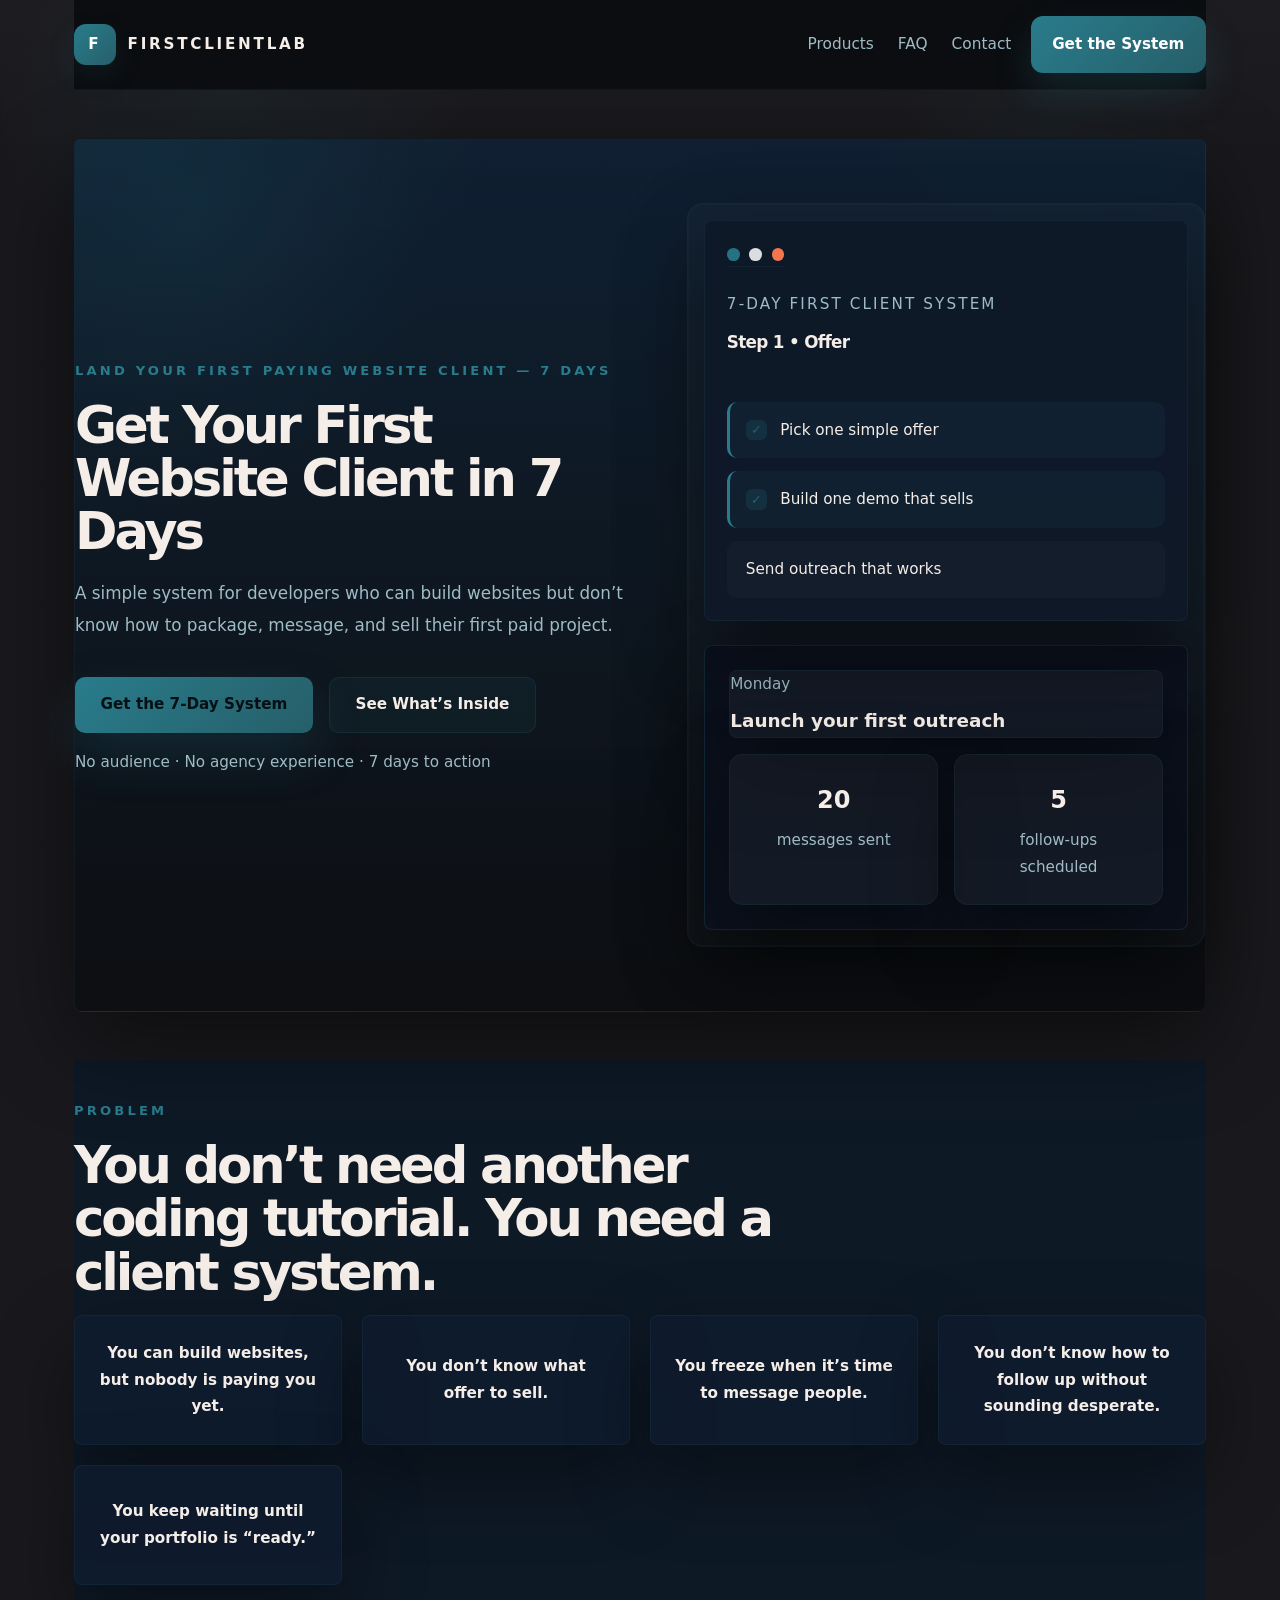
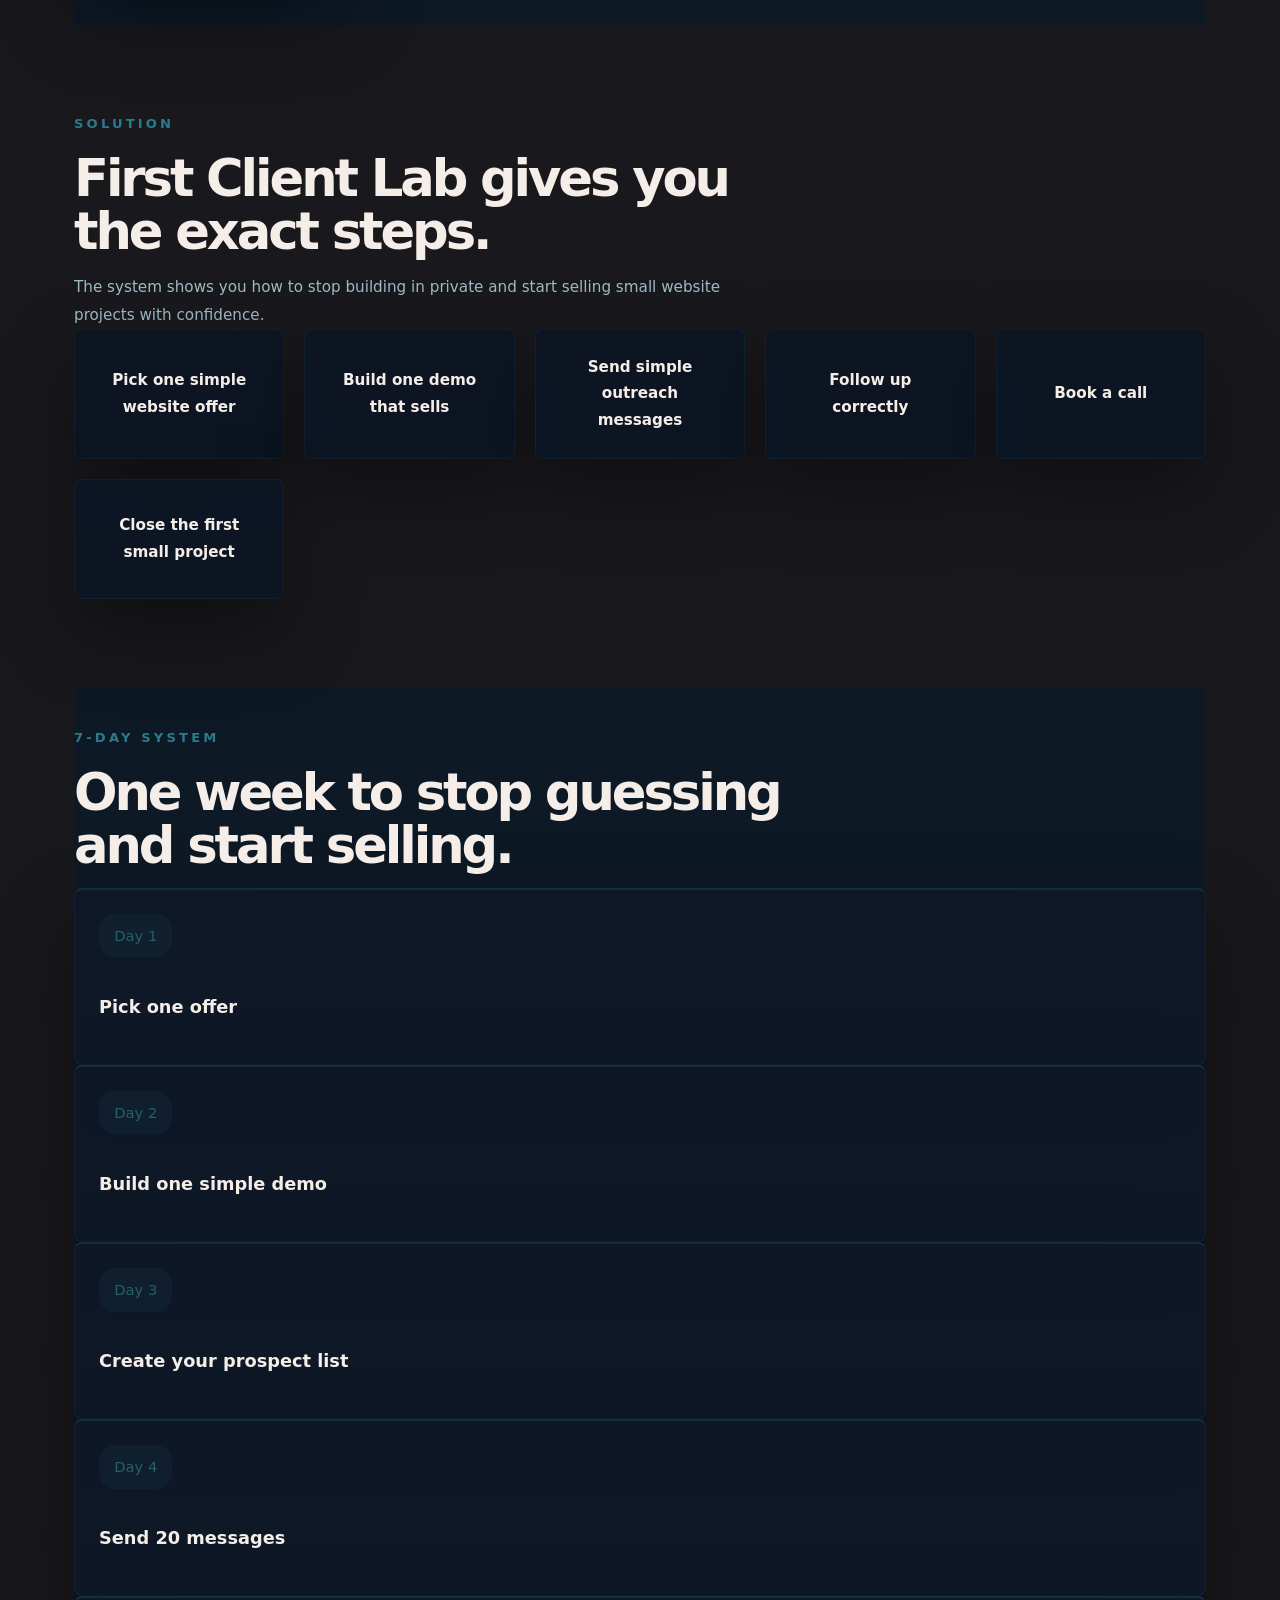
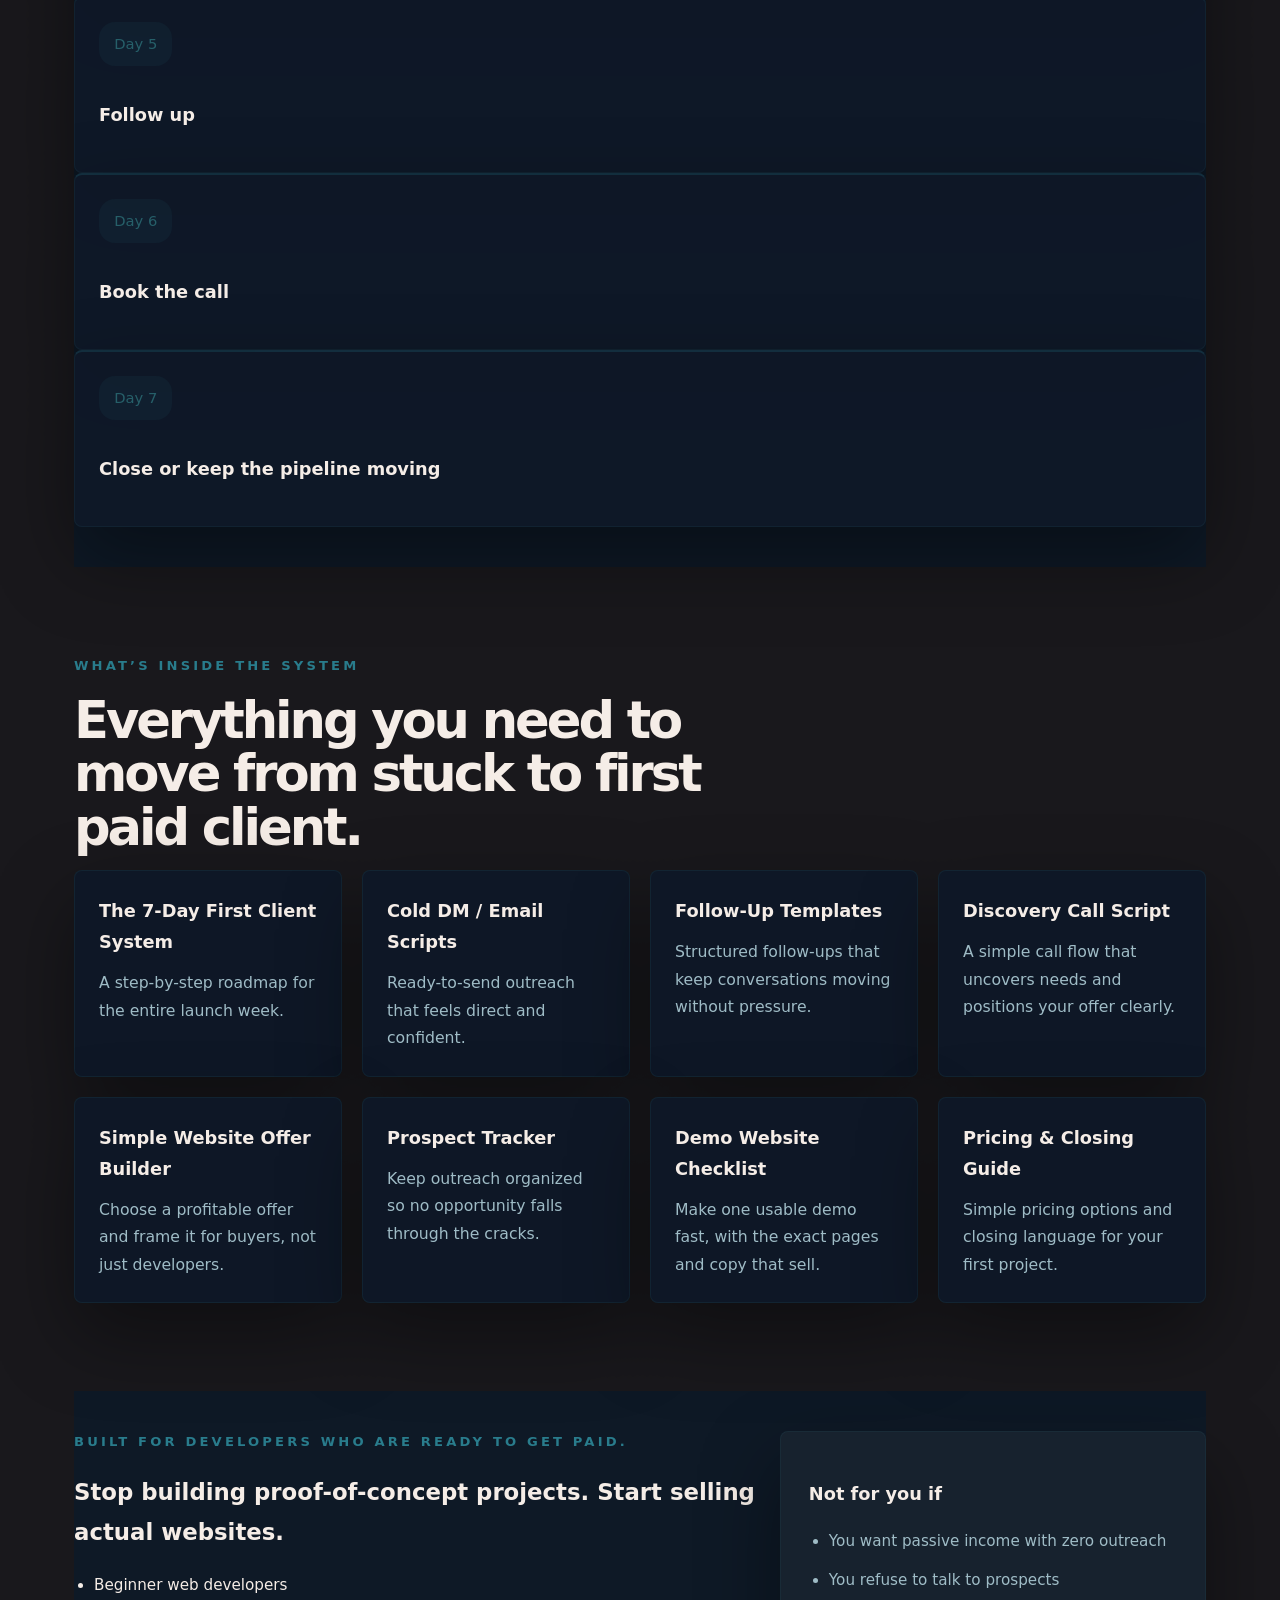
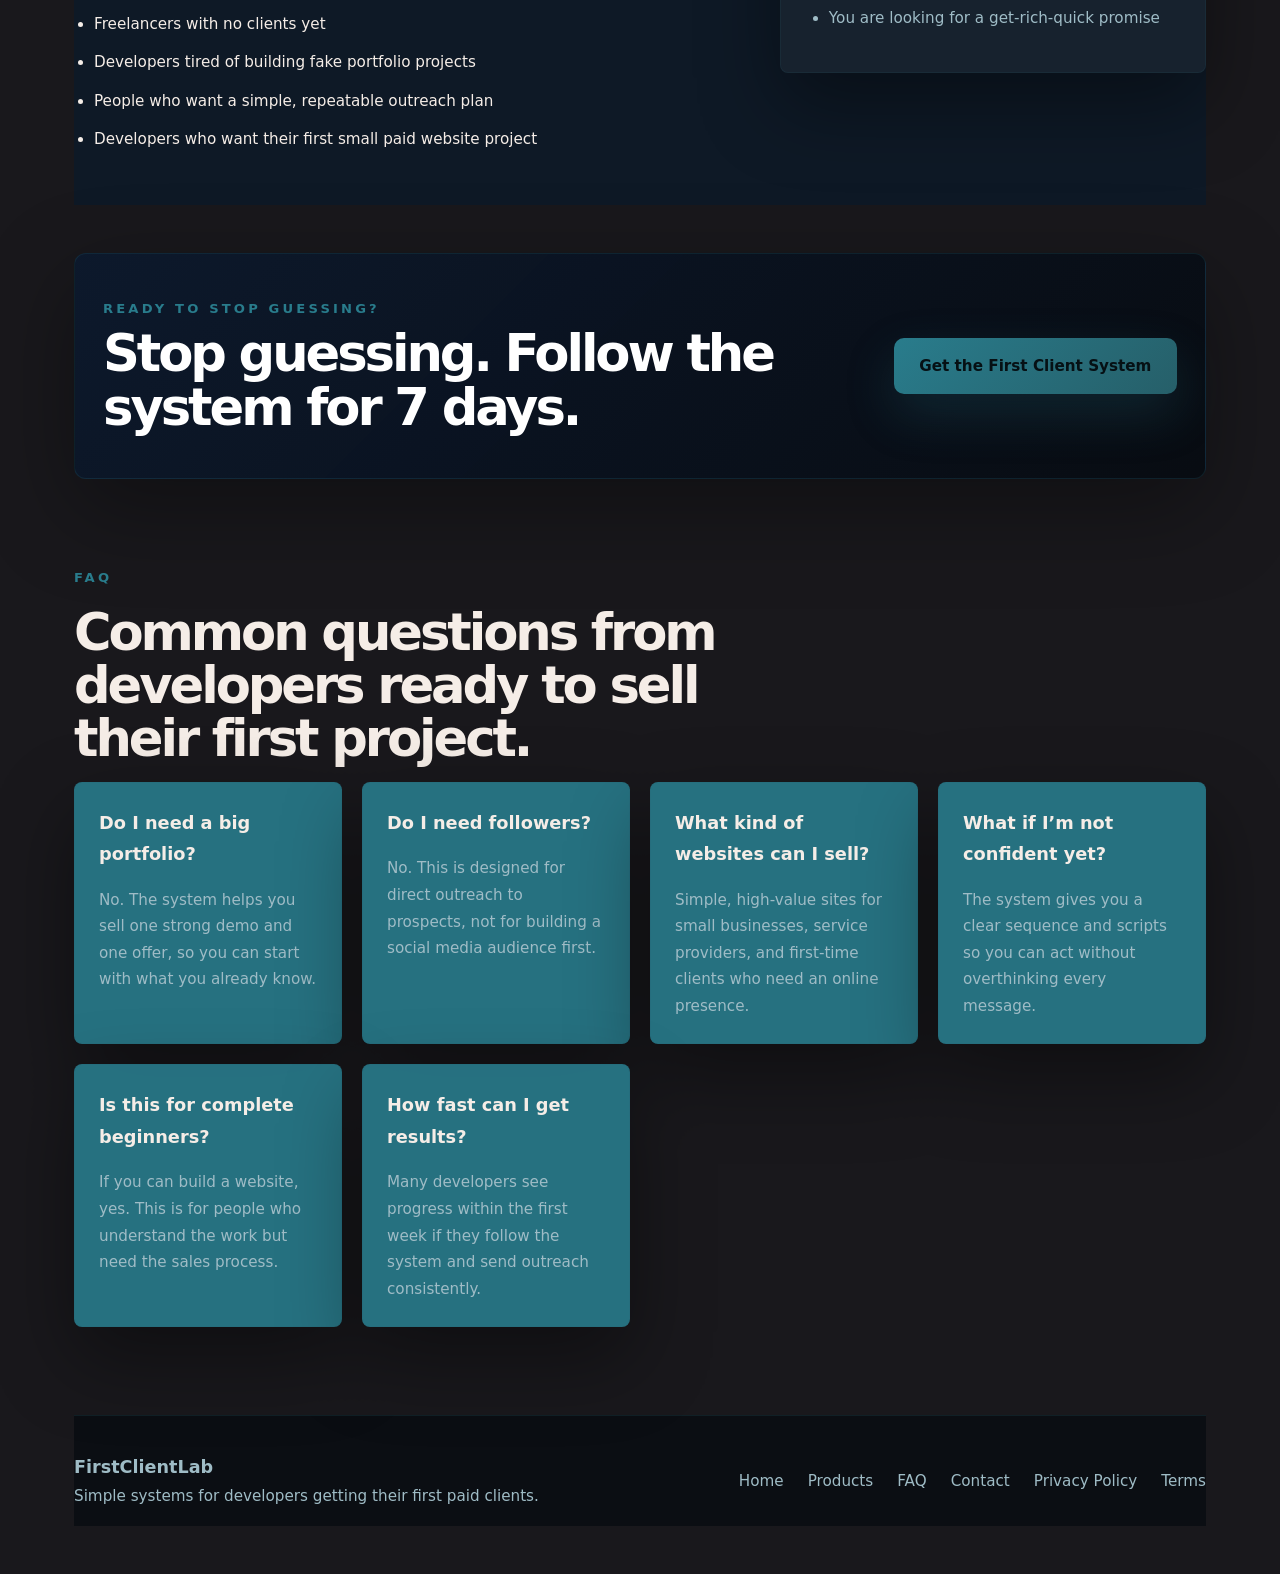
==== commit e463d762: "Polish mobile UI, hero layout, hamburger menu, and palette update" ====
--- a/Website/index.html
+++ b/Website/index.html
@@ -23,13 +23,13 @@
           <span>FirstClientLab</span>
         </div>
         <button class="nav-toggle" aria-expanded="false" aria-label="Open navigation" type="button">
-          ☰
+          ☰ 
         </button>
         <nav class="nav-links" aria-label="Primary navigation">
           <a href="#products">Products</a>
           <a href="#faq">FAQ</a>
           <a href="#contact">Contact</a>
-          <a class="nav-cta" href="../gumroad/landing.html">Get the System</a>
+          <a class="nav-cta" href="https://firstclientlab.gumroad.com/l/7-day-first-client-system">Get the System</a>
         </nav>
       </header>
 
@@ -43,7 +43,7 @@
               message, and sell their first paid project.
             </p>
             <div class="hero-actions">
-              <a class="btn btn-primary" href="../gumroad/landing.html">Get the 7-Day System</a>
+              <a class="btn btn-primary" href="https://firstclientlab.gumroad.com/l/7-day-first-client-system">Get the 7-Day System</a>
               <a class="btn btn-secondary" href="#products">See What’s Inside</a>
             </div>
             <p class="hero-trust">No audience · No agency experience · 7 days to action</p>
@@ -245,7 +245,7 @@
             <p class="eyebrow">Ready to stop guessing?</p>
             <h2>Stop guessing. Follow the system for 7 days.</h2>
           </div>
-          <a class="btn btn-primary btn-large" href="../gumroad/landing.html">Get the First Client System</a>
+          <a class="btn btn-primary btn-large" href="https://firstclientlab.gumroad.com/l/7-day-first-client-system">Get the First Client System</a>
         </section>
 
         <section class="section" id="faq">
--- a/Website/styles.css
+++ b/Website/styles.css
@@ -7,19 +7,19 @@
   -webkit-font-smoothing: antialiased;
   -moz-osx-font-smoothing: grayscale;
 
-  --bg: #0D0F11;
+  --bg: #19181C;
   --surface: #0F2A45;
   --surface-strong: #08101A;
   --surface-muted: #121C2C;
-  --border: rgba(106, 140, 163, 0.18);
-  --text: #F2F4F5;
-  --text-muted: #6A8CA3;
-  --heading: #F2F4F5;
-  --accent: #2CCCD3;
-  --accent-dark: #0F2A45;
-  --accent-soft: rgba(44, 204, 211, 0.18);
-  --accent-bg: rgba(44, 204, 211, 0.08);
-  --accent-shadow: rgba(44, 204, 211, 0.22);
+  --border: rgba(38, 95, 105, 0.18);
+  --text: #F5EDE7;
+  --text-muted: #9FBCC6;
+  --heading: #F5EDE7;
+  --accent: #297C8C;
+  --accent-dark: #265F69;
+  --accent-soft: rgba(41, 124, 140, 0.18);
+  --accent-bg: rgba(41, 124, 140, 0.08);
+  --accent-shadow: rgba(41, 124, 140, 0.22);
   --warning: #c49c4b;
   --shadow: 0 32px 80px rgba(0, 0, 0, 0.4);
   --radius: 10px;
@@ -31,12 +31,12 @@
 @keyframes pulse-glow {
   0%, 100% {
     transform: translateY(0);
-    box-shadow: 0 18px 38px rgba(79, 163, 172, 0.24);
+    box-shadow: 0 18px 38px rgba(41, 124, 140, 0.24);
   }
 
   50% {
     transform: translateY(-1px);
-    box-shadow: 0 22px 46px rgba(79, 163, 172, 0.32);
+    box-shadow: 0 22px 46px rgba(41, 124, 140, 0.32);
   }
 }
 
@@ -60,8 +60,8 @@
   margin: 0;
   min-height: 100vh;
   overflow-x: hidden;
-  background: radial-gradient(circle at 18% 12%, rgba(79, 163, 172, 0.08), transparent 20%),
-    radial-gradient(circle at 82% 15%, rgba(106, 140, 163, 0.08), transparent 14%),
+  background: radial-gradient(circle at 18% 12%, rgba(41, 124, 140, 0.08), transparent 20%),
+    radial-gradient(circle at 82% 15%, rgba(38, 95, 105, 0.08), transparent 14%),
     linear-gradient(180deg, rgba(255, 255, 255, 0.02), transparent 18%),
     var(--bg);
   color: var(--text);
@@ -75,8 +75,8 @@
   content: "";
   position: fixed;
   inset: 0;
-  background-image: linear-gradient(rgba(106, 140, 163, 0.08) 1px, transparent 1px),
-    linear-gradient(90deg, rgba(106, 140, 163, 0.08) 1px, transparent 1px);
+  background-image: linear-gradient(rgba(38, 95, 105, 0.08) 1px, transparent 1px),
+    linear-gradient(90deg, rgba(38, 95, 105, 0.08) 1px, transparent 1px);
   background-size: 120px 120px;
   opacity: 0.06;
   pointer-events: none;
@@ -124,7 +124,7 @@
   gap: 1rem;
   padding: 1rem 0;
   background: rgba(11, 13, 16, 0.96);
-  border-bottom: 1px solid rgba(106, 140, 163, 0.16);
+  border-bottom: 1px solid rgba(38, 95, 105, 0.16);
   backdrop-filter: blur(24px);
 }
 
@@ -147,7 +147,7 @@
   border-radius: 0.75rem;
   background: linear-gradient(135deg, var(--accent), var(--accent-dark));
   color: #fff;
-  box-shadow: 0 10px 30px rgba(79, 163, 172, 0.12);
+  box-shadow: 0 10px 30px rgba(41, 124, 140, 0.12);
 }
 
 .nav-links {
@@ -177,7 +177,7 @@
   justify-content: center;
   width: 2.8rem;
   height: 2.8rem;
-  border: 1px solid rgba(79, 163, 172, 0.18);
+  border: 1px solid rgba(41, 124, 140, 0.18);
   border-radius: 0.85rem;
   background: rgba(255, 255, 255, 0.05);
   color: var(--text);
@@ -187,7 +187,7 @@
 }
 
 .nav-toggle:hover {
-  background: rgba(79, 163, 172, 0.08);
+  background: rgba(41, 124, 140, 0.08);
   transform: translateY(-1px);
 }
 
@@ -200,7 +200,7 @@
   background: linear-gradient(135deg, var(--accent), var(--accent-dark));
   color: #fff;
   font-weight: 600;
-  box-shadow: 0 18px 38px rgba(79, 163, 172, 0.22);
+  box-shadow: 0 18px 38px rgba(41, 124, 140, 0.22);
 }
 
 .hero-section,
@@ -214,9 +214,9 @@
   display: grid;
   gap: 2.5rem;
   padding: 4rem 0;
-  background: radial-gradient(circle at top left, rgba(79, 163, 172, 0.08), transparent 28%),
+  background: radial-gradient(circle at top left, rgba(41, 124, 140, 0.08), transparent 28%),
     linear-gradient(180deg, rgba(15, 33, 52, 0.92), rgba(13, 15, 18, 0.98));
-  border: 1px solid rgba(106, 140, 163, 0.14);
+  border: 1px solid rgba(38, 95, 105, 0.14);
   border-radius: calc(var(--radius) * 0.85);
   box-shadow: 0 32px 90px rgba(0, 0, 0, 0.45);
   position: relative;
@@ -227,7 +227,7 @@
   position: absolute;
   inset: 0;
   border-radius: calc(var(--radius) * 0.85);
-  background: radial-gradient(circle at 10% 10%, rgba(79, 163, 172, 0.08), transparent 18%);
+  background: radial-gradient(circle at 10% 10%, rgba(41, 124, 140, 0.08), transparent 18%);
   pointer-events: none;
 }
 
@@ -302,7 +302,7 @@
 .btn-primary:hover {
   transform: translateY(-1px);
   background: linear-gradient(135deg, var(--accent), var(--accent-dark));
-  box-shadow: 0 28px 56px rgba(79, 163, 172, 0.28);
+  box-shadow: 0 28px 56px rgba(41, 124, 140, 0.28);
 }
 
 .nav-cta {
@@ -315,13 +315,9 @@
 }
 
 .btn-secondary {
-  background: rgba(79, 163, 172, 0.08);
+  background: rgba(41, 124, 140, 0.08);
   color: var(--text);
-  border: 1px solid rgba(79, 163, 172, 0.18);
-}
-
-.btn-secondary:hover {
-  background: rgba(79, 163, 172, 0.16);
+  border: 1px solid rgba(41, 124, 140, 0.18);
 }
 
 .hero-trust {
@@ -338,7 +334,7 @@
   padding: 1rem;
   border-radius: 1rem;
   background: rgba(255, 255, 255, 0.02);
-  border: 1px solid rgba(106, 140, 163, 0.14);
+  border: 1px solid rgba(38, 95, 105, 0.14);
   box-shadow: inset 0 0 0 1px rgba(255, 255, 255, 0.02), 0 24px 80px rgba(0, 0, 0, 0.18);
 }
 
@@ -360,7 +356,7 @@
 .audience-card,
 .visual-panel {
   background: rgba(255, 255, 255, 0.04);
-  border: 1px solid rgba(106, 140, 163, 0.16);
+  border: 1px solid rgba(38, 95, 105, 0.16);
   border-radius: var(--radius-sm);
   box-shadow: var(--shadow);
 }
@@ -372,7 +368,7 @@
 
 .visual-card-large {
   max-width: 560px;
-  border: 1px solid rgba(106, 140, 163, 0.18);
+  border: 1px solid rgba(38, 95, 105, 0.16);
   background: rgba(15, 25, 40, 0.9);
 }
 
@@ -382,7 +378,7 @@
   gap: 0.6rem;
   margin-bottom: 1.5rem;
   padding-bottom: 0.35rem;
-  border-bottom: 1px solid rgba(106, 140, 163, 0.16);
+border-bottom: 1px solid rgba(38, 95, 105, 0.16);
 }
 
 .dot {
@@ -392,7 +388,7 @@
 }
 
 .dot.green {
-  background: rgba(79, 163, 172, 0.9);
+  background: rgba(41, 124, 140, 0.9);
 }
 
 .dot.yellow {
@@ -467,7 +463,7 @@
   display: grid;
   gap: 1rem;
   background: rgba(11, 18, 30, 0.94);
-  border: 1px solid rgba(79, 163, 172, 0.22);
+  border: 1px solid rgba(41, 124, 140, 0.22);
 }
 
 .panel-heading {
@@ -555,14 +551,14 @@
   text-align: center;
   font-weight: 600;
   color: var(--text);
-  border: 1px solid rgba(106, 140, 163, 0.16);
+  border: 1px solid rgba(38, 95, 105, 0.16);
   background: rgba(15, 28, 45, 0.92);
 }
 
 .feature-card:hover {
   transform: translateY(-2px);
   box-shadow: 0 24px 40px rgba(0, 0, 0, 0.18);
-  border-color: rgba(79, 163, 172, 0.28);
+  border-color: rgba(41, 124, 140, 0.28);
 }
 
 .benefits-grid {
@@ -574,14 +570,14 @@
   display: grid;
   place-items: center;
   text-align: center;
-  border: 1px solid rgba(106, 140, 163, 0.16);
+  border: 1px solid rgba(38, 95, 105, 0.16);
   background: rgba(13, 22, 36, 0.92);
 }
 
 .benefit-card:hover {
   transform: translateY(-2px);
   box-shadow: 0 20px 40px rgba(0, 0, 0, 0.16);
-  border-color: rgba(79, 163, 172, 0.24);
+  border-color: rgba(41, 124, 140, 0.24);
 }
 
 .timeline-grid {
@@ -590,7 +586,7 @@
 
 .timeline-card {
   padding: 1.5rem;
-  border-top: 2px solid rgba(79, 163, 172, 0.24);
+  border-top: 2px solid rgba(41, 124, 140, 0.24);
   background: rgba(15, 25, 40, 0.88);
   transition: transform 180ms ease, border-color 180ms ease, box-shadow 180ms ease;
 }
@@ -598,7 +594,7 @@
 .timeline-card:hover {
   transform: translateY(-2px);
   box-shadow: 0 24px 40px rgba(0, 0, 0, 0.16);
-  border-color: rgba(79, 163, 172, 0.3);
+  border-color: rgba(41, 124, 140, 0.3);
 }
 
 .timeline-day {
@@ -620,7 +616,7 @@
 
 .product-card {
   background: rgba(14, 24, 40, 0.95);
-  border: 1px solid rgba(106, 140, 163, 0.18);
+  border: 1px solid rgba(38, 95, 105, 0.18);
 }
 
 .product-card h3 {
@@ -668,7 +664,7 @@
   padding: 2.75rem 1.75rem;
   border-radius: calc(var(--radius) * 1.2);
   background: linear-gradient(135deg, rgba(12, 25, 45, 0.95), rgba(8, 12, 18, 0.99));
-  border: 1px solid rgba(79, 163, 172, 0.18);
+  border: 1px solid rgba(41, 124, 140, 0.18);
   box-shadow: 0 30px 90px rgba(0, 0, 0, 0.35);
   color: #fff;
   margin-top: 3rem;
@@ -688,8 +684,8 @@
 }
 
 .faq-card {
-  background: rgba(13, 24, 38, 0.9);
-  border: 1px solid rgba(106, 140, 163, 0.14);
+  background: rgba(41, 124, 140, 0.9);
+  border: 1px solid rgba(38, 95, 105, 0.14);
   border-radius: var(--radius-sm);
 }
 
@@ -706,7 +702,7 @@
   display: grid;
   gap: 1.5rem;
   padding: 2.25rem 0 1rem;
-  border-top: 1px solid rgba(79, 163, 172, 0.16);
+  border-top: 1px solid rgba(41, 124, 140, 0.16);
   color: var(--text-muted);
   background: rgba(10, 14, 18, 0.85);
 }
@@ -761,29 +757,37 @@
   }
 }
 
-@media (max-width: 680px) {
+@media (max-width: 820px) {
   .page-shell {
-    padding: 0 1rem 2.5rem;
+    padding: 0 1rem 2rem;
   }
 
   .site-navbar {
-    flex-direction: column;
-    align-items: stretch;
-    padding: 1.1rem 0;
+    position: relative;
+    flex-direction: row;
+    align-items: center;
+    justify-content: space-between;
+    padding: 1rem 0;
+    gap: 0.75rem;
   }
 
   .nav-toggle {
     display: inline-flex;
+    align-items: center;
+    justify-content: center;
   }
 
   .nav-links {
     display: none;
+    position: absolute;
+    inset: auto 1rem 0 1rem;
     flex-direction: column;
     align-items: stretch;
     gap: 0.75rem;
-    margin-top: 1rem;
-    padding-top: 1rem;
-    border-top: 1px solid rgba(255, 255, 255, 0.08);
+    padding: 1rem;
+    border-radius: 1rem;
+    background: rgba(11, 13, 16, 0.98);
+    box-shadow: 0 24px 72px rgba(0, 0, 0, 0.24);
   }
 
   .site-navbar.nav-open .nav-links {
@@ -791,27 +795,88 @@
   }
 
   .nav-links a {
-    padding: 0.9rem 1rem;
-    border-radius: 10px;
-    background: rgba(255, 255, 255, 0.03);
+    padding: 0.95rem 1rem;
+    border-radius: 1rem;
+    background: rgba(255, 255, 255, 0.04);
     color: var(--text);
   }
 
   .nav-cta {
     width: 100%;
+    padding: 0.95rem 1rem;
   }
 
   .hero-section {
-    gap: 1.5rem;
-    padding: 2.25rem 1rem;
+    gap: 1rem;
+    padding: 1rem 0.75rem 1.3rem;
   }
 
   .hero-section h1 {
-    font-size: clamp(2rem, 7vw, 2.8rem);
-  }
-
+    font-size: clamp(1.7rem, 8vw, 2.1rem);
+    line-height: 1.08;
+    letter-spacing: -0.04em;
+  }
+
+  .hero-text {
+    margin-top: 0.9rem;
+    font-size: 0.95rem;
+    line-height: 1.7;
+    max-width: 100%;
+  }
+
+  .hero-actions {
+    display: flex;
+    flex-direction: column;
+    gap: 0.75rem;
+    margin: 1rem 0 0;
+  }
+
+  .hero-actions .btn {
+    width: 100%;
+  }
+
+  .hero-visual {
+    display: none;
+  }
+
+  .hero-copy {
+    max-width: 100%;
+  }
+
+  .cards-grid,
+  .benefits-grid,
+  .timeline-grid,
+  .product-grid,
+  .faq-grid,
+  .audience-grid {
+    grid-template-columns: 1fr;
+  }
+
+  .feature-card,
+  .benefit-card,
+  .timeline-card,
+  .product-card,
+  .faq-card,
+  .audience-card,
   .visual-panel {
-    padding: 1.1rem;
+    padding: 1.35rem;
+  }
+
+  .timeline-day {
+    font-size: 0.9rem;
+  }
+
+  .cta-banner {
+    padding: 2rem 1rem;
+    gap: 1rem;
+  }
+
+  .cta-banner .btn {
+    width: 100%;
+  }
+
+  .page-shell {
+    padding-bottom: 2.5rem;
   }
 
   .panel-grid {
@@ -822,6 +887,7 @@
 @media (max-width: 500px) {
   .site-navbar {
     gap: 0.75rem;
+    padding: 0.95rem 0;
   }
 
   .nav-links {
@@ -830,6 +896,7 @@
 
   .hero-actions {
     flex-direction: column;
+    gap: 0.75rem;
   }
 
   .btn {
